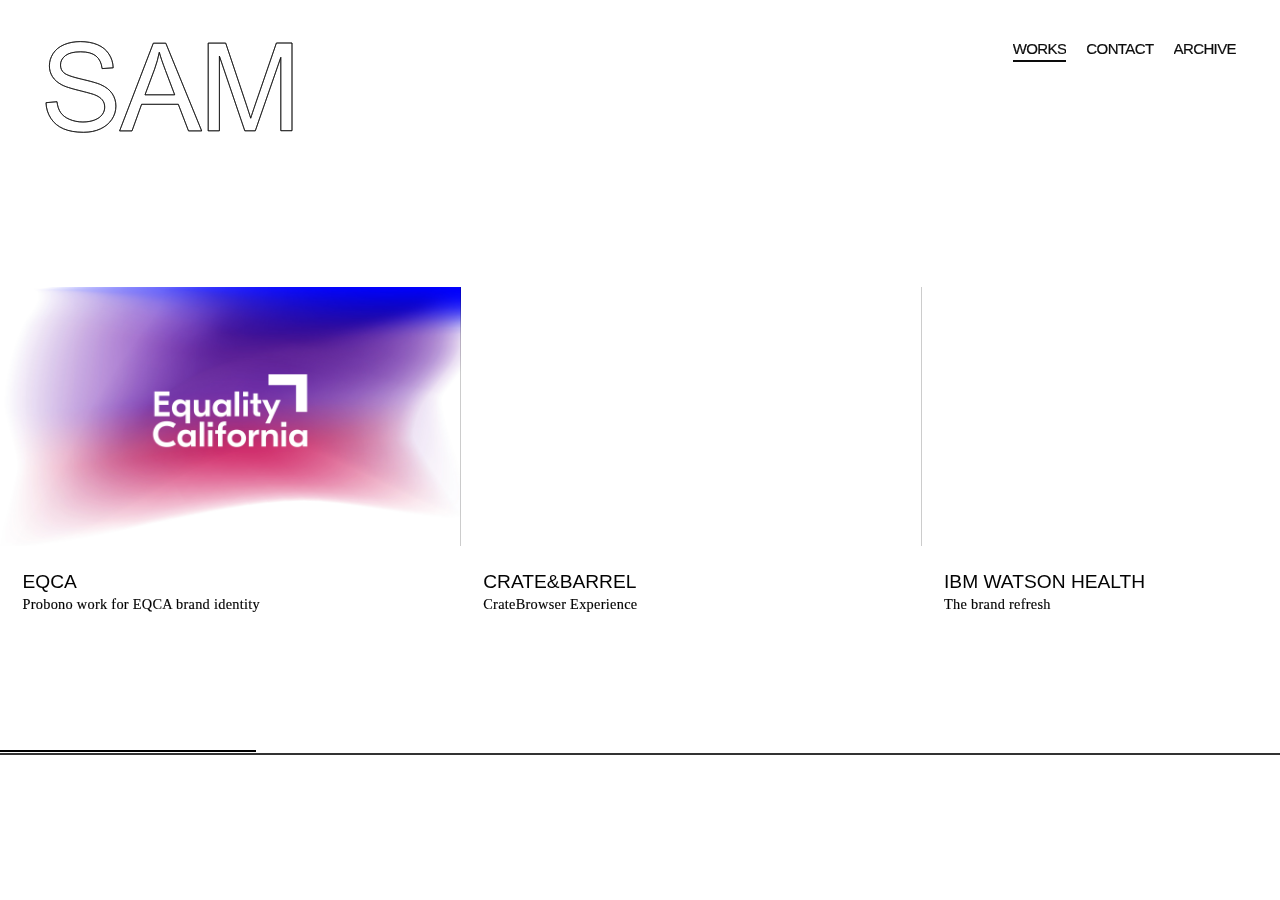
==== index.html @ 75b09e77 "!" ====
<!DOCTYPE html>
<html lang="en-US" prefix="og: http://ogp.me/ns#">

<head>
    <meta charset="UTF-8" />
    <title>Sam Song</title>
    <meta name="description" content="antoni is the European lead agency for the car division of Mercedes-Benz. In Berlin-Mitte specialists from all communication disciplines are working on integrated campaigns for the Stuttgart-based car manufacturer.">
    <meta http-equiv="Content-Type" content="text/html; charset=UTF-8" />
    <meta http-equiv="X-UA-Compatible" content="IE=edge,chrome=1">
    <link rel="icon" href="favicon.ico">
    <meta name="viewport" content="width=device-width, initial-scale=1.0" />
    <link rel="canonical" href="https://antoni.de/cases/" />
    <meta property="og:locale" content="en_US" />
    <meta property="og:type" content="article" />
    <meta property="og:title" content="cases - Antoni" />
    <meta property="og:url" content="https://antoni.de/cases/" />
    <meta property="og:site_name" content="Antoni" />
    <meta property="article:publisher" content="https://www.facebook.com/antonigmbh/" />
    <meta property="og:image" content="https://antoni.de/wp-content/uploads/2018/01/image_share-1.png" />
    <meta property="og:image:secure_url" content="https://antoni.de/wp-content/uploads/2018/01/image_share-1.png" />
    <meta name="twitter:card" content="summary" />
    <meta name="twitter:title" content="cases - Antoni" />
    <meta name="twitter:image" content="https://antoni.de/wp-content/uploads/2018/01/image_share-1.png" />
    <script type='application/ld+json'>
        {
            "@context": "http:\/\/schema.org",
            "@type": "WebSite",
            "@id": "#website",
            "url": "https:\/\/samuelsong.design\/",
            "name": "Sam Song",
            "potentialAction": {
                "@type": "SearchAction",
                "target": "https:\/\/samuelsong.design\/?s={search_term_string}",
                "query-input": "required name=search_term_string"
            }
        }
    </script>
    <link rel='dns-prefetch' href='//s.w.org' />
    <link rel="alternate" type="application/rss+xml" title="Sam Song &raquo; Feed" href="https://antoni.de/feed/" />
    <link rel='stylesheet' id='stylesheet-css' href='themes/css/style.desktop.css' type='text/css' media='all' />
    <link rel='https://api.w.org/' href='https://antoni.de/wp-json/' />
    <link rel='shortlink' href='https://antoni.de/?p=7' />
    <link rel="alternate" type="application/json+oembed" href="https://antoni.de/wp-json/oembed/1.0/embed?url=https%3A%2F%2Fantoni.de%2Fcases%2F" />
</head>

<body>
    <header class="header">
        <nav class="nav nav--white" role="navigation">
            <a class="nav__logo desktop" href="https://samuelsong.design">
                <svg class="logo-small logo-small-dims">
                    <use xlink:href="#logo-small"></use>
                    <svg viewBox="0 0 250 100" id="logo-small" xmlns="http://www.w3.org/2000/svg" width="100%" height="100%">
                      <path class="st0" d="M2,65.7l11-1c0.5,4.4,1.7,8,3.6,10.8c1.9,2.8,4.8,5.1,8.8,6.8S33.9,85,38.9,85c4.4,0,8.3-0.7,11.7-2
		c3.4-1.3,5.9-3.1,7.6-5.4c1.7-2.3,2.5-4.8,2.5-7.5c0-2.8-0.8-5.2-2.4-7.2s-4.2-3.8-7.9-5.2c-2.4-0.9-7.6-2.3-15.6-4.3
		s-13.7-3.8-16.9-5.5c-4.2-2.2-7.3-4.9-9.4-8.2c-2.1-3.3-3.1-6.9-3.1-10.9c0-4.4,1.3-8.6,3.8-12.4s6.2-6.8,11-8.8s10.2-3,16.1-3
		c6.5,0,12.2,1,17.2,3.1S62.3,13,64.9,17c2.7,4.1,4.1,8.7,4.3,13.8l-11.1,0.8c-0.6-5.5-2.6-9.7-6.1-12.6c-3.5-2.8-8.5-4.2-15.3-4.2
		c-7,0-12.1,1.3-15.4,3.9s-4.8,5.7-4.8,9.3c0,3.2,1.1,5.7,3.4,7.8c2.2,2,8.1,4.1,17.5,6.3s15.9,4,19.4,5.6C62,50,65.8,53,68.2,56.6
		c2.4,3.6,3.7,7.8,3.7,12.5c0,4.7-1.3,9.1-4,13.2c-2.7,4.1-6.5,7.3-11.5,9.6c-5,2.3-10.6,3.4-16.9,3.4c-7.9,0-14.6-1.2-20-3.5
		c-5.4-2.3-9.6-5.8-12.6-10.4S2.2,71.5,2,65.7z"/>
	<path class="st0" d="M75.6,93.9l33.7-87.7h12.5l35.9,87.7h-13.2l-10.2-26.6H97.6L88,93.9H75.6z M101,57.8h29.7l-9.2-24.3
		c-2.8-7.4-4.9-13.4-6.2-18.2c-1.1,5.6-2.7,11.2-4.7,16.8L101,57.8z"/>
	<path class="st0" d="M164.2,93.9V6.1h17.5l20.8,62.1c1.9,5.8,3.3,10.1,4.2,13c1-3.2,2.6-7.9,4.7-14.1l21-61.1H248v87.7h-11.2V20.4
		l-25.5,73.4h-10.5l-25.4-74.7v74.7H164.2z"/>
                    </svg>
                </svg>Sam Song</a>
            <div class="nav__list">
                <ul>
                    <li class="nav__item">
                        <a href="https://antoni.de/cases/" class="link nav__cases nav__case menu-item menu-item-type-post_type menu-item-object-page current-menu-item page_item page-item-7 current_page_item menu-item-36">works</a>
                    </li>
                    <li class="nav__item">
                        <a href="https://antoni.de/contact/" class="link nav__contact menu-item menu-item-type-post_type menu-item-object-page menu-item-39">contact</a>
                    </li>
                    <li class="nav__item">
                        <a href="https://antoni.de/culture/" class="link nav__cools menu-item menu-item-type-post_type menu-item-object-page menu-item-158">Archive</a>
                    </li>
                </ul>
                <span class="tablet">
                    <svg class="close close-dims">
                        <use xlink:href="#close"></use>
                    </svg>
                </span>
                <footer class="footer tablet">
                    <div class="container f">
                        <span class="left"> All rights reserved -
                            <a href="https://antoni.de/impressum/">Impressum / Datenschutz</a>
                        </span>
                        <span class="right"> Join us on
                            <a href="https://www.facebook.com/antonigmbh/" target="_blank">Facebook</a> and
                            <a href="https://vimeo.com/user66718881" target="_blank">Vimeo</a>. </span>
                    </div>
                </footer>
            </div>
            <span class="tablet">
                <svg class="burger burger-dims">
                    <use xlink:href="#burger"></use>
                </svg>
            </span>
        </nav>
    </header>
    <section id="container" role="main">
        <div id="cases" class="cases">
            <h1 class="hidden">cases</h1>
            <div class="container nav-white">
                <div class="slideshow f">
                    <ul class="slideshow__list">
                        <li class="slideshow__item" data-href="https://antoni.de/case/strongerthantime/">
                            <video class="media" poster="themes/uploads/animateEQCA.jpg" muted preload="none" loop draggable="false">
                                <source src="themes/uploads/eqca.webm" type="video/webm">
                                <source src="" type="video/mp4"> </video>
                            <div class="content">
                                <a href=""/eqca/index.html"">
                                    <h2 class="h2">EQCA</h2>
                                </a>
                                <h3 class="p">Probono work for EQCA brand identity</h3>
                            </div>
                        </li>
                        <li class="slideshow__item" data-href="https://antoni.de/case/grow-up/">
                            <video class="media" poster="https://antoni.de/wp-content/uploads/2017/08/1_Grow_up_Stage_Modul_video-640x360-c-default.jpg" muted preload="none" loop draggable="false">
                                <source src="https://antoni.de/wp-content/uploads/2017/08/1_Grow_up_Stage_Modul_video.webm" type="video/webm">
                                <source src="https://antoni.de/wp-content/uploads/2017/08/1_Grow_up_Stage_Modul_video.mp4" type="video/mp4"> </video>
                            <div class="content">
                                <a href="https://antoni.de/case/grow-up/">
                                    <h2 class="h2">Crate&Barrel</h2>
                                </a>
                                <h3 class="p">CrateBrowser Experience</h3>
                            </div>
                        </li>
                        <li class="slideshow__item" data-href="test/index.html">
                            <video class="media" poster="https://antoni.de/wp-content/uploads/2017/10/stage_lion-640x360-c-default.jpg" muted preload="none" loop draggable="false">
                                <source src="https://antoni.de/wp-content/uploads/2017/10/Mercedes_Leon_stage.webm" type="video/webm">
                                <source src="https://antoni.de/wp-content/uploads/2017/10/Mercedes_Leon_stage.mp4" type="video/mp4"> </video>
                            <div class="content">
                                <a href="test/index.html">
                                    <h2 class="h2">IBM Watson Health</h2>
                                </a>
                                <h3 class="p">The brand refresh</h3>
                            </div>
                        </li>
                        <li class="slideshow__item" data-href="testt/index.html">
                            <video class="media" poster="https://antoni.de/wp-content/uploads/2017/10/katjes_stage-1.jpg" muted preload="none" loop draggable="false">
                                <source src="https://antoni.de/wp-content/uploads/2017/10/katjes_stage-1.webm" type="video/webm">
                                <source src="https://antoni.de/wp-content/uploads/2017/10/katjes_stage-1.mp4" type="video/mp4"> </video>
                            <div class="content">
                                <a href="maxar/index.html">
                                    <h2 class="h2">Maxar</h2>
                                </a>
                                <h3 class="p">MDA Corporation Rebrand</h3>
                            </div>
                        </li>
                        <li class="slideshow__item" data-href="https://antoni.de/case/easy-driver/">
                            <video class="media" poster="https://antoni.de/wp-content/uploads/2017/08/posterframe_easy-640x360-c-default.jpg" muted preload="none" loop draggable="false">
                                <source src="https://antoni.de/wp-content/uploads/2017/08/EasyRider_8Sec_L.webm" type="video/webm">
                                <source src="https://antoni.de/wp-content/uploads/2017/08/EasyRider_8Sec_L.mp4" type="video/mp4"> </video>
                            <div class="content">
                                <a href="https://antoni.de/case/easy-driver/">
                                    <h2 class="h2">Climate FieldView</h2>
                                </a>
                                <h3 class="p">Climate FieldView Rebrand</h3>
                            </div>
                        </li>
                    </ul>
                </div>
                <nav class="cases__nav"> </nav>
            </div>
            <span class="main-overlay"></span>
        </div>
    </section>
    <script type='text/javascript' src='themes/js/script.desktop.js'></script>
    <script>
        (function(i, s, o, g, r, a, m) {
            i['GoogleAnalyticsObject'] = r;
            i[r] = i[r] || function() {
                (i[r].q = i[r].q || []).push(arguments)
            }, i[r].l = 1 * new Date();
            a = s.createElement(o),
                m = s.getElementsByTagName(o)[0];
            a.async = 1;
            a.src = g;
            m.parentNode.insertBefore(a, m)
        })(window, document, 'script', '//www.google-analytics.com/analytics.js', 'ga');

        ga('create', 'UA-91106125-1', 'auto');
        ga('send', 'pageview');
    </script>
</body>

</html>
---- themes/css/style.desktop.css ----
html,
body,
div,
span,
applet,
object,
iframe,
h1,
h2,
h3,
h4,
h5,
h6,
p,
blockquote,
pre,
a,
abbr,
acronym,
address,
big,
cite,
code,
del,
dfn,
em,
img,
ins,
kbd,
q,
s,
samp,
small,
strike,
strong,
sub,
sup,
tt,
var,
b,
u,
i,
center,
dl,
dt,
dd,
ol,
ul,
li,
fieldset,
form,
label,
legend,
table,
caption,
tbody,
tfoot,
thead,
tr,
th,
td,
article,
aside,
canvas,
details,
embed,
figure,
figcaption,
footer,
header,
hgroup,
menu,
nav,
output,
ruby,
section,
summary,
time,
mark,
audio,
video {
    margin: 0;
    padding: 0;
    border: 0;
    font-size: 100%;
    font: inherit;
    vertical-align: baseline;
}

article,
aside,
details,
figcaption,
figure,
footer,
header,
hgroup,
menu,
nav,
section {
    display: block
}

body {
    line-height: 1
}

ol,
ul {
    list-style: none
}

blockquote,
q {
    quotes: none
}

blockquote:before,
blockquote:after,
q:before,
q:after {
    content: '';
    content: none
}

table {
    border-collapse: collapse;
    border-spacing: 0
}

.f {
    display: -webkit-box;
    display: -webkit-flex;
    display: -ms-flexbox;
    display: flex
}

.f--center-center {
    -webkit-box-pack: center;
    -webkit-justify-content: center;
    -ms-flex-pack: center;
    justify-content: center;
    -webkit-box-align: center;
    -webkit-align-items: center;
    -ms-flex-align: center;
    align-items: center
}

.f--left-center {
    -webkit-box-pack: start;
    -webkit-justify-content: flex-start;
    -ms-flex-pack: start;
    justify-content: flex-start;
    -webkit-box-align: center;
    -webkit-align-items: center;
    -ms-flex-align: center;
    align-items: center
}

.hidden {
    display: none
}

.arrow-down-dims {
    width: 17px;
    height: 21px
}

.arrow-next-dims {
    width: 20px;
    height: 16px
}

.arrow-prev-dims {
    width: 20px;
    height: 16px
}

.burger-dims {
    width: 43px;
    height: 38px
}

.close-dims {
    width: 43px;
    height: 43px
}

.logo-large-dims {
    width: 253px;
    height: 67px
}

.logo-small-dims {
    width: 250px;
    height: 100px;
}

@font-face {
    font-family: 'antoni-web';
    src: url("../fonts/antoni-roman-web.woff2") format("woff2"), url("../fonts/antoni-roman-web.woff") format("woff");
    font-weight: normal;
    font-style: normal
}

@font-face {
    font-family: 'antoni-web';
    src: url("../fonts/antoni-bold-web.woff2") format("woff2"), url("../fonts/antoni-bold-web.woff") format("woff");
    font-weight: bold;
    font-style: normal
}

.smoothing {
    -moz-osx-font-smoothing: grayscale;
    -webkit-font-smoothing: antialiased;
    -moz-font-smoothing: antialiased;
    -ms-font-smoothing: antialiased;
    font-smoothing: antialiased
}

.container,
.case .section--video .content-wrapper,
.case .section--slideshow-videos .content-wrapper,
.case .section--slideshow-photos .content-wrapper {
    width: calc(100% - 88px);
    margin-left: 44px
}

.r {
    position: relative;
    display: block
}

.r::after {
    content: "";
    display: block
}

.r--16-9::after {
    padding-bottom: 56.25%
}

.r--1-1::after {
    padding-bottom: 100%
}

.r__content {
    position: absolute;
    top: 0;
    left: 0
}

.r__content--width {
    width: 100%
}

.r__content--height {
    height: 100%
}

@media screen and (max-width: 740px) {
    .container,
    .case .section--video .content-wrapper,
    .case .section--slideshow-videos .content-wrapper,
    .case .section--slideshow-photos .content-wrapper {
        width: calc(100% - 44px);
        margin-left: 22px
    }
}

html {
    font-size: 62.5%
}

body {
    font-family: "antoni-web", "Helvetica Neue", Helvetica, Arial, sans-serif;
    color: #000;
    font-size: 1.4rem;
    -moz-osx-font-smoothing: grayscale;
    -webkit-font-smoothing: antialiased;
    -moz-font-smoothing: antialiased;
    -ms-font-smoothing: antialiased;
    font-smoothing: antialiased;
    background: white;
    height: 100vh;
    width: 100%;
    overflow: hidden
}

.loading * {
    cursor: progress !important
}

::-moz-selection {
    background: #222;
    color: #fff
}

::selection {
    background: #222;
    color: #fff
}

::-moz-selection {
    background: #222;
    color: #fff
}

a,
a:visited,
.a {
    color: #999;
    text-decoration: none;
    -webkit-tap-highlight-color: transparent;
    outline: none;
    -webkit-transition: color 2s cubic-bezier(0.26, 1.04, 0.54, 1);
    -o-transition: color 2s cubic-bezier(0.26, 1.04, 0.54, 1);
    transition: color 2s cubic-bezier(0.26, 1.04, 0.54, 1)
}

a:hover,
a:visited:hover,
.a:hover {
    -webkit-transition-duration: 0.4s;
    -o-transition-duration: 0.4s;
    transition-duration: 0.4s;
    color: #f8f9fa
}

a:active,
a:visited:active,
.a:active {
    color: #f8f9fa
}

.p {
    font-size: 15px;
    line-height: 1.1;
    -webkit-text-stroke: 0.15px
}

.p a {
    display: inline-block;
    position: relative
}

.p a::after {
    content: "";
    display: block;
    position: absolute;
    bottom: -3px;
    width: 100%;
    height: 1px;
    background: #a4a4a4;
    -webkit-transition: background 2s cubic-bezier(0.26, 1.04, 0.54, 1);
    -o-transition: background 2s cubic-bezier(0.26, 1.04, 0.54, 1);
    transition: background 2s cubic-bezier(0.26, 1.04, 0.54, 1)
}

.p a:hover::after {
    -webkit-transition-duration: 0.4s;
    -o-transition-duration: 0.4s;
    transition-duration: 0.4s;
    background: #f8f9fa
}

.h1,
.h2,
.h3,
.h4 {
    text-rendering: optimizelegibility
}

.h1 {
    font-size: 13vw;
    margin-left: -0.4vw;
    font-weight: bold;
    line-height: 0
}

.h1 .word {
    display: inline-block;
    overflow: hidden;
    padding-right: 0.05em;
    line-height: 1.08;
    margin-top: -1.5625vw
}

.h1 .word:after {
    content: "";
    display: block
}

.h1 .tx {
    display: block
}

.scrollable {
    top: 0;
    left: 0;
    z-index: 1;
    width: 100%;
    overflow: hidden
}

.container,
.case .section--video .content-wrapper,
.case .section--slideshow-videos .content-wrapper,
.case .section--slideshow-photos .content-wrapper {
    -webkit-box-sizing: border-box;
    box-sizing: border-box
}

.main-overlay {
    position: fixed;
    z-index: 50;
    top: 0;
    left: -100%;
    width: 100%;
    height: 100%;
    background: #000
}

.head {
    overflow: hidden;
    position: relative;
    display: table;
    width: 100%;
    height: 100vh
}

.head .background {
    overflow: hidden;
    position: absolute;
    top: 0;
    bottom: 0;
    left: 0;
    right: 0;
    display: block
}

.head .background video {
    -o-object-fit: cover;
    object-fit: cover;
    position: absolute;
    top: 0;
    left: 0;
    width: 100%;
    height: 100%
}

.head .background video::-webkit-media-controls-panel,
.head .background video::-webkit-media-controls-start-playback-button {
    display: none !important;
    -webkit-appearance: none
}

.head h1 {
    z-index: 10;
    color: #fff;
    font-weight: bold;
    text-align: center;
    font-family: "antoni-web", "Helvetica Neue", Helvetica, Arial, sans-serif;
    font-size: 180px;
    font-size: 14.0625vw;
    letter-spacing: -0.02em;
    position: relative;
    display: table-cell;
    vertical-align: middle
}

@media screen and (max-width: 740px) {
    .head h1 {
        font-size: 110px;
        font-size: 14.86486vw
    }
}

.head .arrow-down {
    cursor: pointer;
    position: absolute;
    z-index: 10;
    bottom: 44px;
    right: 44px
}

@media screen and (max-width: 740px) {
    .head .arrow-down {
        bottom: 132px;
        bottom: 17.83784vw;
        right: 44px;
        right: 5.94595vw;
        width: 17px;
        width: 2.2973vw;
        height: 21px;
        height: 2.83784vw
    }
}

#container>div {
    visibility: hidden
}

#container>div.shown {
    z-index: 2;
    visibility: inherit
}

@media screen and (max-width: 740px) {
    .no-mobile {
        display: none
    }
}

@media screen and (min-width: 741px) {
    .mobile {
        display: none
    }
}

@media screen and (min-width: 1025px) {
    .tablet {
        display: none
    }
}

@media screen and (max-width: 1024px) {
    .desktop {
        display: none !important
    }
    .p {
        font-size: 13px
    }
}

.link {
    -webkit-tap-highlight-color: transparent;
    font-size: 15px;
    letter-spacing: 0.025em;
    position: relative;
    overflow: hidden;
    -webkit-text-stroke: 0.20px;
    z-index: 1;
    line-height: 1.8;
    display: block;
    -webkit-user-select: none;
    -moz-user-select: none;
    -ms-user-select: none;
    user-select: none;
    cursor: pointer
}

.link::after {
    content: "";
    display: block;
    width: 100%;
    height: 2px;
    position: absolute;
    z-index: 0;
    bottom: 0;
    background: #fff;
    -webkit-transform: translate3d(-102%, 0, 0);
    transform: translate3d(-102%, 0, 0);
    -webkit-transition: -webkit-transform 0.8s cubic-bezier(0.77, 0, 0.175, 1);
    transition: -webkit-transform 0.8s cubic-bezier(0.77, 0, 0.175, 1);
    -o-transition: transform 0.8s cubic-bezier(0.77, 0, 0.175, 1);
    transition: transform 0.8s cubic-bezier(0.77, 0, 0.175, 1);
    transition: transform 0.8s cubic-bezier(0.77, 0, 0.175, 1), -webkit-transform 0.8s cubic-bezier(0.77, 0, 0.175, 1)
}

.link:hover::after,
.link.active::after {
    -webkit-transition: background 0.3s cubic-bezier(0.26, 1.04, 0.54, 1), -webkit-transform 1.2s cubic-bezier(0.16, 1.08, 0.38, 0.98);
    transition: background 0.3s cubic-bezier(0.26, 1.04, 0.54, 1), -webkit-transform 1.2s cubic-bezier(0.16, 1.08, 0.38, 0.98);
    -o-transition: transform 1.2s cubic-bezier(0.16, 1.08, 0.38, 0.98), background 0.3s cubic-bezier(0.26, 1.04, 0.54, 1);
    transition: transform 1.2s cubic-bezier(0.16, 1.08, 0.38, 0.98), background 0.3s cubic-bezier(0.26, 1.04, 0.54, 1);
    transition: transform 1.2s cubic-bezier(0.16, 1.08, 0.38, 0.98), background 0.3s cubic-bezier(0.26, 1.04, 0.54, 1), -webkit-transform 1.2s cubic-bezier(0.16, 1.08, 0.38, 0.98);
    -webkit-transform: translate3d(0, 0, 0);
    transform: translate3d(0, 0, 0)
}

.btn {
    -webkit-tap-highlight-color: transparent
}

.videoplayer-overlay {
    position: absolute;
    background: #000;
    z-index: 2;
    top: 0;
    right: 0;
    bottom: 0;
    left: 0;
    -webkit-transition: opacity 0.5s cubic-bezier(0.16, 1.08, 0.38, 0.98);
    -o-transition: opacity 0.5s cubic-bezier(0.16, 1.08, 0.38, 0.98);
    transition: opacity 0.5s cubic-bezier(0.16, 1.08, 0.38, 0.98);
    -webkit-box-align: center;
    -webkit-align-items: center;
    -ms-flex-align: center;
    align-items: center
}

.videoplayer .overlay__toggle-play {
    width: 25%;
    height: 25%;
    max-height: 100px;
    position: absolute;
    z-index: 1;
    top: 50%;
    left: 50%;
    -webkit-transform: translate(-50%, -50%);
    -ms-transform: translate(-50%, -50%);
    transform: translate(-50%, -50%);
    background: transparent;
    border: 0;
    outline: 0;
    -webkit-transition: opacity 0.5s cubic-bezier(0.16, 1.08, 0.38, 0.98);
    -o-transition: opacity 0.5s cubic-bezier(0.16, 1.08, 0.38, 0.98);
    transition: opacity 0.5s cubic-bezier(0.16, 1.08, 0.38, 0.98)
}

.videoplayer .overlay__toggle-play svg {
    max-width: 100%;
    max-height: 100%
}

.videoplayer .overlay__toggle-play--small {
    opacity: 0
}

.videoplayer-overlay .overlay__toggle-play {
    pointer-events: none
}

.videoplayer.has-overlay .videoplayer-overlay .overlay__toggle-play {
    pointer-events: auto
}

@media screen and (max-width: 1024px) {
    .btn-play,
    .btn-more {
        margin-top: 4.05405vw;
        margin-left: 12.69031%;
        width: 50px;
        bottom: 0
    }
    .btn-play {
        left: 0
    }
    .btn-more {
        position: absolute;
        left: 50px;
        margin-left: 12.69031%
    }
}

@media screen and (max-width: 740px) {
    .videoplayer-overlay {
        -webkit-box-align: start;
        -webkit-align-items: flex-start;
        -ms-flex-align: start;
        align-items: flex-start
    }
    .content-wrapper {
        height: calc(100% - 44px);
        top: 22px
    }
    .btn-play,
    .btn-more {
        position: absolute
    }
    .btn-play {
        margin: 0
    }
    .btn-more {
        margin-left: 22px
    }
}

.videoplayer-controls {
    visibility: visible;
    opacity: 0;
    position: absolute;
    z-index: 2147483646;
    bottom: 0;
    right: 0;
    left: 0;
    width: 100%;
    height: 45px;
    white-space: nowrap;
    -webkit-transition: opacity ease .25s;
    -o-transition: opacity ease .25s;
    transition: opacity ease .25s;
    cursor: auto
}

.videoplayer-controls .container,
.videoplayer-controls .case .section--video .content-wrapper,
.case .section--video .videoplayer-controls .content-wrapper,
.videoplayer-controls .case .section--slideshow-videos .content-wrapper,
.case .section--slideshow-videos .videoplayer-controls .content-wrapper,
.videoplayer-controls .case .section--slideshow-photos .content-wrapper,
.case .section--slideshow-photos .videoplayer-controls .content-wrapper {
    display: -webkit-box;
    display: -webkit-flex;
    display: -ms-flexbox;
    display: flex;
    -webkit-box-align: center;
    -webkit-align-items: center;
    -ms-flex-align: center;
    align-items: center
}

.videoplayer-controls.touch-device .controls__toggle-fullscreen {
    margin-left: 20px
}

.videoplayer-controls div[class^="controls__"] {
    cursor: pointer
}

.videoplayer-controls div[class^="controls__"].grabbing {
    cursor: -webkit-grabbing;
    cursor: grabbing
}

.videoplayer-controls button {
    position: relative;
    display: block;
    background: transparent;
    border: 0;
    margin: 0;
    padding: 0;
    width: 25px;
    height: 25px;
    outline: 0;
    cursor: pointer
}

.videoplayer-controls .controls-icon {
    max-width: 100%;
    max-height: 100%;
    display: block;
    position: absolute;
    left: 50%;
    top: 50%;
    -webkit-transform: translate(-50%, -50%);
    -ms-transform: translate(-50%, -50%);
    transform: translate(-50%, -50%)
}

.videoplayer-controls .icon-play {
    width: 7px;
    margin: 0 1px
}

.videoplayer-controls .icon-pause {
    width: 9px
}

.videoplayer-controls .icon-prev,
.videoplayer-controls .icon-next {
    width: 14px
}

.videoplayer-controls .controls__progress-bar {
    position: relative;
    -webkit-box-sizing: border-box;
    box-sizing: border-box;
    padding: 12px 0;
    height: 1px
}

.videoplayer-controls .controls__progress-bar .progress-bar,
.videoplayer-controls .controls__progress-bar .buffer-bar,
.videoplayer-controls .controls__progress-bar .background {
    position: absolute;
    top: 10px;
    left: 0;
    width: 100%;
    height: 3px;
    -webkit-transform-origin: left;
    -ms-transform-origin: left;
    transform-origin: left
}

.videoplayer-controls .controls__progress-bar .progress-bar {
    z-index: 3;
    background: #fff
}

.videoplayer-controls .controls__progress-bar .buffer-bar {
    z-index: 2;
    background: rgba(255, 255, 255, 0.5);
    -webkit-transform: scaleX(0.0001);
    -ms-transform: scaleX(0.0001);
    transform: scaleX(0.0001);
    -webkit-transition: -webkit-transform ease-in-out .15s;
    transition: -webkit-transform ease-in-out .15s;
    -o-transition: transform ease-in-out .15s;
    transition: transform ease-in-out .15s;
    transition: transform ease-in-out .15s, -webkit-transform ease-in-out .15s
}

.videoplayer-controls .controls__progress-bar .background {
    background: rgba(255, 255, 255, 0.2)
}

.videoplayer-controls .controls__mute {
    margin-right: 10px
}

.videoplayer-controls .controls__mute button {
    padding: 2px
}

.videoplayer-controls .controls__toggle-fullscreen,
.videoplayer-controls .controls__mute {
    height: 25px;
    display: inline-block
}

video::-webkit-media-controls-enclosure {
    display: none !important
}

@media screen and (max-width: 740px) {
    .videoplayer-controls .controls__mute {
        display: none
    }
}

.videoplayer {
    position: relative;
    width: 100%;
    height: 100%;
    background: #000;
    -webkit-box-sizing: content-box;
    box-sizing: content-box;
    cursor: url(../img/cursor-play.cur), pointer;
    cursor: url(../img/cursor-play.svg) 27 27, pointer
}

.videoplayer.playing {
    cursor: url(../img/cursor-pause.cur), pointer;
    cursor: url(../img/cursor-pause.svg) 27 27, pointer
}

.videoplayer.has-overlay .videoplayer-controls {
    visibility: hidden;
    pointer-events: none
}

.videoplayer.native-videoplayer .native-videoplayer__video {
    position: absolute;
    width: 100%;
    top: 50%;
    left: 50%;
    -webkit-transform: translate(-50%, -50%);
    -ms-transform: translate(-50%, -50%);
    transform: translate(-50%, -50%)
}

.videoplayer.native-videoplayer .native-videoplayer__video::-webkit-media-controls-panel {
    display: none !important;
    -webkit-appearance: none;
    background-color: lime
}

.videoplayer--solo .controls__prev,
.videoplayer--solo .controls__next,
.videoplayer--solo .btn-more {
    display: none
}

.videoplayer--solo .videoplayer-controls.native-videoplayer__controls .controls__toggle-play {
    margin: 0
}

.videoplayer-controls.native-videoplayer__controls.touch-device .controls__progress-bar {
    -webkit-tap-highlight-color: transparent
}

.videoplayer-controls.native-videoplayer__controls .controls__progress-bar {
    width: 74.61937%;
    margin: 0 1.52251%
}

.videoplayer-controls.native-videoplayer__controls .controls__toggle-play {
    margin: 0 5px;
    padding: 0 10px
}

.videoplayer-controls.native-videoplayer__controls .btns {
    width: 11.1678%;
    font-size: 0
}

.videoplayer-controls.native-videoplayer__controls .btns:first-child {
    display: -webkit-box;
    display: -webkit-flex;
    display: -ms-flexbox;
    display: flex;
    -webkit-box-align: center;
    -webkit-align-items: center;
    -ms-flex-align: center;
    align-items: center
}

.videoplayer-controls.native-videoplayer__controls .btns:last-child {
    text-align: right
}

@media screen and (max-width: 740px) {
    .videoplayer.native-videoplayer .native-videoplayer__video {
        height: 100%
    }
    .videoplayer-controls.native-videoplayer__controls .btns:first-child {
        width: 17.51296%
    }
    .videoplayer-controls.native-videoplayer__controls .controls__progress-bar {
        width: 68.27422%
    }
}

@media screen and (max-width: 415px) {
    .videoplayer-controls.native-videoplayer__controls .btns:first-child {
        width: 23.85812%
    }
    .videoplayer-controls.native-videoplayer__controls .controls__progress-bar {
        width: 61.92906%
    }
}

:-webkit-full-screen-ancestor body,
:-webkit-full-screen body {
    padding: 0 !important;
    margin: 0 !important;
    width: 100vw !important;
    height: 100vh !important;
    max-width: 100% !important
}

:-moz-full-screen-ancestor body,
:-moz-full-screen body {
    padding: 0 !important;
    margin: 0 !important;
    width: 100vw !important;
    height: 100vh !important;
    max-width: 100% !important
}

:-ms-fullscreen-ancestor body,
:-ms-fullscreen body {
    padding: 0 !important;
    margin: 0 !important;
    width: 100vw !important;
    height: 100vh !important;
    max-width: 100% !important
}

:fullscreen-ancestor body,
:fullscreen body {
    padding: 0 !important;
    margin: 0 !important;
    width: 100vw !important;
    height: 100vh !important;
    max-width: 100% !important
}

:-webkit-full-screen-ancestor .videoplayer,
:-webkit-full-screen .videoplayer {
    position: relative !important;
    width: 100vw !important;
    height: 100vh !important;
    margin: 0 !important;
    padding: 0 !important;
    z-index: 0
}

:-moz-full-screen-ancestor .videoplayer,
:-moz-full-screen .videoplayer {
    position: relative !important;
    width: 100vw !important;
    height: 100vh !important;
    margin: 0 !important;
    padding: 0 !important;
    z-index: 0
}

:-ms-fullscreen-ancestor .videoplayer,
:-ms-fullscreen .videoplayer {
    position: relative !important;
    width: 100vw !important;
    height: 100vh !important;
    margin: 0 !important;
    padding: 0 !important;
    z-index: 0
}

:fullscreen-ancestor .videoplayer,
:fullscreen .videoplayer {
    position: relative !important;
    width: 100vw !important;
    height: 100vh !important;
    margin: 0 !important;
    padding: 0 !important;
    z-index: 0
}

:-webkit-full-screen-ancestor .video-wrapper,
:-webkit-full-screen .video-wrapper {
    position: inherit;
    background: black
}

:-moz-full-screen-ancestor .video-wrapper,
:-moz-full-screen .video-wrapper {
    position: inherit;
    background: black
}

:-ms-fullscreen-ancestor .video-wrapper,
:-ms-fullscreen .video-wrapper {
    position: inherit;
    background: black
}

:fullscreen-ancestor .video-wrapper,
:fullscreen .video-wrapper {
    position: inherit;
    background: black
}

:-webkit-full-screen-ancestor .videoplayer-overlay,
:-webkit-full-screen .videoplayer-overlay {
    background: red;
    display: block;
    opacity: 0 !important;
    position: fixed !important
}

:-moz-full-screen-ancestor .videoplayer-overlay,
:-moz-full-screen .videoplayer-overlay {
    background: red;
    display: block;
    opacity: 0 !important;
    position: fixed !important
}

:-ms-fullscreen-ancestor .videoplayer-overlay,
:-ms-fullscreen .videoplayer-overlay {
    background: red;
    display: block;
    opacity: 0 !important;
    position: fixed !important
}

:fullscreen-ancestor .videoplayer-overlay,
:fullscreen .videoplayer-overlay {
    background: red;
    display: block;
    opacity: 0 !important;
    position: fixed !important
}

:-webkit-full-screen-ancestor .videoplayer-controls,
:-webkit-full-screen .videoplayer-controls {
    position: fixed !important;
    bottom: 5% !important
}

:-moz-full-screen-ancestor .videoplayer-controls,
:-moz-full-screen .videoplayer-controls {
    position: fixed !important;
    bottom: 5% !important
}

:-ms-fullscreen-ancestor .videoplayer-controls,
:-ms-fullscreen .videoplayer-controls {
    position: fixed !important;
    bottom: 5% !important
}

:fullscreen-ancestor .videoplayer-controls,
:fullscreen .videoplayer-controls {
    position: fixed !important;
    bottom: 5% !important
}

.slideshow {
    top: 0;
    left: 0;
    width: 100%;
    -webkit-user-select: none;
    -moz-user-select: none;
    -ms-user-select: none;
    user-select: none;
    -webkit-tap-highlight-color: transparent
}

.slideshow .btn--prev,
.slideshow .btn--next {
    position: absolute;
    z-index: 2;
    top: 0;
    height: 100%;
    width: calc(50% + 44px)
}

.slideshow .btn--prev {
    left: -44px;
    cursor: url(../img/cursor-prev.cur), pointer;
    cursor: url(../img/cursor-prev.svg) 27 27, pointer
}

.slideshow .btn--next {
    right: -44px;
    cursor: url(../img/cursor-next.cur), pointer;
    cursor: url(../img/cursor-next.svg) 27 27, pointer
}

.slideshow__list {
    z-index: 1;
    height: 100%;
    white-space: nowrap;
    font-size: 0;
    -ms-touch-action: pan-y;
    touch-action: pan-y
}

.slideshow__item {
    position: relative;
    z-index: 1;
    display: inline-block;
    vertical-align: top;
    color: #fff;
    white-space: normal
}

.slideshow__item .media {
    position: absolute;
    z-index: 0;
    top: 0;
    left: 0
}

.slideshow__item.current {
    z-index: 0
}

.slideshow--fullwidth .slideshow__list {
    position: absolute;
    top: 0;
    left: -44px
}

.slideshow--fullwidth .slideshow__item {
    position: relative;
    width: calc(100vw - 88px);
    height: 100%;
    overflow: hidden
}

.slideshow--fullwidth .slideshow__item img {
    position: absolute;
    top: 0;
    left: 0;
    width: 100%
}

.slideshow--fullwidth .slideshow__item:last-child {
    width: 100vw
}

.slideshow--fullwidth .slideshow__item:last-child img {
    top: 50%;
    -webkit-transform: translateY(-50%);
    -ms-transform: translateY(-50%);
    transform: translateY(-50%)
}

.slideshow--fullscreen {
    position: absolute;
    height: 100%
}

.slideshow--fullscreen .slideshow__list {
    position: absolute
}

.slideshow--fullscreen .slideshow__item {
    width: 100vw;
    height: 100%
}

.slideshow--fullscreen .slideshow__item .container,
.slideshow--fullscreen .slideshow__item .case .section--video .content-wrapper,
.case .section--video .slideshow--fullscreen .slideshow__item .content-wrapper,
.slideshow--fullscreen .slideshow__item .case .section--slideshow-videos .content-wrapper,
.case .section--slideshow-videos .slideshow--fullscreen .slideshow__item .content-wrapper,
.slideshow--fullscreen .slideshow__item .case .section--slideshow-photos .content-wrapper,
.case .section--slideshow-photos .slideshow--fullscreen .slideshow__item .content-wrapper {
    position: relative;
    height: 100%
}

.slideshow--video-fullscreen {
    width: 100%
}

.slideshow--video-fullscreen .slideshow__list {
    position: absolute;
    top: 0;
    left: 0
}

.slideshow--video-fullscreen .slideshow__item {
    position: relative;
    width: 100vw;
    height: 100%
}

@media screen and (max-width: 740px) {
    .slideshow__item .container,
    .slideshow__item .case .section--video .content-wrapper,
    .case .section--video .slideshow__item .content-wrapper,
    .slideshow__item .case .section--slideshow-videos .content-wrapper,
    .case .section--slideshow-videos .slideshow__item .content-wrapper,
    .slideshow__item .case .section--slideshow-photos .content-wrapper,
    .case .section--slideshow-photos .slideshow__item .content-wrapper {
        -webkit-box-align: center;
        -webkit-align-items: center;
        -ms-flex-align: center;
        align-items: center;
        text-align: center
    }
    .slideshow__item .container>div,
    .slideshow__item .case .section--video .content-wrapper>div,
    .case .section--video .slideshow__item .content-wrapper>div,
    .slideshow__item .case .section--slideshow-videos .content-wrapper>div,
    .case .section--slideshow-videos .slideshow__item .content-wrapper>div,
    .slideshow__item .case .section--slideshow-photos .content-wrapper>div,
    .case .section--slideshow-photos .slideshow__item .content-wrapper>div {
        margin-left: 0
    }
    .slideshow__item .h1 {
        margin-bottom: 10px
    }
    .slideshow__item .h1 br {
        display: none
    }
    .slideshow--fullwidth .slideshow__list {
        left: -22px
    }
    .slideshow--fullwidth .slideshow__item {
        width: calc(100vw - 44px)
    }
    .slideshow--fullwidth .slideshow__item:last-child {
        width: 100vw
    }
    .slideshow--video-fullscreen .container,
    .slideshow--video-fullscreen .case .section--video .content-wrapper,
    .case .section--video .slideshow--video-fullscreen .content-wrapper,
    .slideshow--video-fullscreen .case .section--slideshow-videos .content-wrapper,
    .case .section--slideshow-videos .slideshow--video-fullscreen .content-wrapper,
    .slideshow--video-fullscreen .case .section--slideshow-photos .content-wrapper,
    .case .section--slideshow-photos .slideshow--video-fullscreen .content-wrapper {
        text-align: left
    }
}

.scrollbar {
    position: fixed;
    z-index: 50;
    right: 8px;
    top: 8px;
    width: 8px;
    height: calc(100% - 16px)
}

.scrollbar__thumb {
    display: block;
    height: 70px;
    width: 100%;
    background: #ccc;
    border-radius: 8px;
    position: relative;
    opacity: 0;
    -webkit-transition: background-color 0.2s cubic-bezier(0.4, 0.8, 0.74, 1), opacity 1s cubic-bezier(0.26, 1.04, 0.54, 1);
    -o-transition: background-color 0.2s cubic-bezier(0.4, 0.8, 0.74, 1), opacity 1s cubic-bezier(0.26, 1.04, 0.54, 1);
    transition: background-color 0.2s cubic-bezier(0.4, 0.8, 0.74, 1), opacity 1s cubic-bezier(0.26, 1.04, 0.54, 1)
}

.scrollbar__thumb:hover,
.scrollbar__thumb:active {
    -webkit-transition: background-color 0.2s cubic-bezier(0.4, 0.8, 0.74, 1), opacity 0.2s cubic-bezier(0.4, 0.8, 0.74, 1);
    -o-transition: background-color 0.2s cubic-bezier(0.4, 0.8, 0.74, 1), opacity 0.2s cubic-bezier(0.4, 0.8, 0.74, 1);
    transition: background-color 0.2s cubic-bezier(0.4, 0.8, 0.74, 1), opacity 0.2s cubic-bezier(0.4, 0.8, 0.74, 1);
    background-color: #b3b3b3;
    opacity: 0.9
}

.scrollbar__thumb:after {
    content: "";
    position: absolute;
    display: block;
    width: 200%;
    height: 100%;
    left: 50%;
    margin-left: -100%
}

.scrollbar__thumb.hidden {
    display: none
}

@media screen and (max-width: 740px) {
    .scrollbar {
        width: 4px
    }
}

.header {
    width: 100%
}

.nav {
    width: 100%
}

.nav__logo {
    position: fixed;
    z-index: 100;
    top: 40px;
    left: 0;
    margin: -3px 0 0 44px;
    font-size: 0;
    opacity: 0;
    visibility: hidden;
}

.nav__logo>.logo-small {
    -webkit-transition: fill 0.3s cubic-bezier(0.26, 1.04, 0.54, 1);
    -o-transition: fill 0.3s cubic-bezier(0.26, 1.04, 0.54, 1);
    transition: fill 0.3s cubic-bezier(0.26, 1.04, 0.54, 1)
}

.nav__list {
    position: fixed;
    z-index: 100;
    top: 35px;
    right: 0;
    margin-right: 44px;
    height: 0
}

.nav__item {
    float: left;
    margin-left: 20px;
    opacity: 0;
    visibility: hidden
}

.nav__item .link {
    -webkit-transition: color 0.3s cubic-bezier(0.26, 1.04, 0.54, 1);
    -o-transition: color 0.3s cubic-bezier(0.26, 1.04, 0.54, 1);
    transition: color 0.3s cubic-bezier(0.26, 1.04, 0.54, 1)
}

.nav--white>.nav__logo>.logo-small {
    stroke: #030303;
    stroke-width: .7;
    fill: none;
}

.nav--white .nav__item .link {
    color: #030303;
    text-transform: uppercase;
    letter-spacing: -.04em;
}

.nav--white .nav__item .link::after {
    background: #030303
}

.nav--white .burger {
    fill: #030303
}

.nav--black>.nav__logo>.logo-small {
    fill: #fff
}

.nav--black .nav__item .link {
    color: #fff;
    text-transform: uppercase;
    letter-spacing: -.04em;
}

.nav--black .nav__item .link::after {
    background: #fff
}

.nav--black .burger {
    fill: #fff
}

@media screen and (max-width: 1024px) {
    .nav__logo {
        top: 44px;
        margin-left: 44px;
        position: absolute;
        opacity: 1;
        visibility: inherit
    }
    .nav__logo--white {
        fill: #fff
    }
    .nav__list {
        position: fixed;
        z-index: 101;
        background: #fff;
        top: 0;
        right: -100%;
        width: 100%;
        height: 100%;
        margin-right: 0;
        -webkit-transition: -webkit-transform 0.8s cubic-bezier(0.77, 0, 0.175, 1);
        transition: -webkit-transform 0.8s cubic-bezier(0.77, 0, 0.175, 1);
        -o-transition: transform 0.8s cubic-bezier(0.77, 0, 0.175, 1);
        transition: transform 0.8s cubic-bezier(0.77, 0, 0.175, 1);
        transition: transform 0.8s cubic-bezier(0.77, 0, 0.175, 1), -webkit-transform 0.8s cubic-bezier(0.77, 0, 0.175, 1)
    }
    .nav__list ul {
        display: -webkit-box;
        display: -webkit-flex;
        display: -ms-flexbox;
        display: flex;
        -webkit-box-orient: vertical;
        -webkit-box-direction: normal;
        -webkit-flex-direction: column;
        -ms-flex-direction: column;
        flex-direction: column;
        -webkit-box-pack: center;
        -webkit-justify-content: center;
        -ms-flex-pack: center;
        justify-content: center;
        height: 100%;
        -webkit-box-align: left;
        -webkit-align-items: left;
        -ms-flex-align: left;
        align-items: left
    }
    .nav__list .footer {
        position: absolute;
        bottom: 44px;
        background: none;
        text-align: left
    }
    .nav__list .footer .f {
        padding: 0
    }
    .nav__list.active {
        -webkit-transform: translate3d(calc(-100% + 175px), 0, 0);
        transform: translate3d(calc(-100% + 175px), 0, 0);
        -webkit-transition: -webkit-transform 1.2s cubic-bezier(0.16, 1.08, 0.38, 0.98);
        transition: -webkit-transform 1.2s cubic-bezier(0.16, 1.08, 0.38, 0.98);
        -o-transition: transform 1.2s cubic-bezier(0.16, 1.08, 0.38, 0.98);
        transition: transform 1.2s cubic-bezier(0.16, 1.08, 0.38, 0.98);
        transition: transform 1.2s cubic-bezier(0.16, 1.08, 0.38, 0.98), -webkit-transform 1.2s cubic-bezier(0.16, 1.08, 0.38, 0.98)
    }
    .nav__item {
        margin-top: 5px;
        margin-bottom: 5px;
        margin-left: 44px;
        float: none;
        opacity: 1 !important;
        visibility: inherit !important;
        -webkit-transform: none !important;
        -ms-transform: none !important;
        transform: none !important
    }
    .nav__item a {
        display: block;
        color: #000 !important;
        font-size: 33px;
        font-weight: bold;
        letter-spacing: 0;
        line-height: 1.4
    }
    .burger,
    .close {
        z-index: 100;
        top: 34px;
        padding: 20px;
        -webkit-transition: fill 0.3s cubic-bezier(0.26, 1.04, 0.54, 1);
        -o-transition: fill 0.3s cubic-bezier(0.26, 1.04, 0.54, 1);
        transition: fill 0.3s cubic-bezier(0.26, 1.04, 0.54, 1);
        -webkit-transform: scale(0.5);
        -ms-transform: scale(0.5);
        transform: scale(0.5);
        -webkit-transform-origin: top right;
        -ms-transform-origin: top right;
        transform-origin: top right
    }
    .burger {
        position: fixed;
        right: 34px
    }
    .close {
        position: absolute;
        right: 199px
    }
}

@media screen and (max-width: 740px) {
    .nav__logo {
        top: 22px;
        margin-left: 22px
    }
    .nav__logo .logo-small-dims {
        width: 75px;
        height: 20px
    }
    .nav__list.active {
        -webkit-transform: translate3d(-100%, 0, 0);
        transform: translate3d(-100%, 0, 0);
        -webkit-transition: -webkit-transform 1s cubic-bezier(0.16, 1.08, 0.38, 0.98);
        transition: -webkit-transform 1s cubic-bezier(0.16, 1.08, 0.38, 0.98);
        -o-transition: transform 1s cubic-bezier(0.16, 1.08, 0.38, 0.98);
        transition: transform 1s cubic-bezier(0.16, 1.08, 0.38, 0.98);
        transition: transform 1s cubic-bezier(0.16, 1.08, 0.38, 0.98), -webkit-transform 1s cubic-bezier(0.16, 1.08, 0.38, 0.98)
    }
    .nav__item {
        margin-left: 22px
    }
    .nav__item.desktop {
        opacity: 0 !important;
        visibility: hidden !important
    }
    .burger-dims {
        width: 36px;
        height: 34px
    }
    .burger,
    .close {
        top: 12px;
        right: 12px
    }
}

@media screen and (max-height: 415px) {
    .nav__item {
        margin-top: 0;
        margin-bottom: 0
    }
    .nav .container,
    .nav .case .section--video .content-wrapper,
    .case .section--video .nav .content-wrapper,
    .nav .case .section--slideshow-videos .content-wrapper,
    .case .section--slideshow-videos .nav .content-wrapper,
    .nav .case .section--slideshow-photos .content-wrapper,
    .case .section--slideshow-photos .nav .content-wrapper {
        display: none
    }
}

.footer {
    background: #fff;
    margin-top: -1px
}

.footer .container,
.footer .case .section--video .content-wrapper,
.case .section--video .footer .content-wrapper,
.footer .case .section--slideshow-videos .content-wrapper,
.case .section--slideshow-videos .footer .content-wrapper,
.footer .case .section--slideshow-photos .content-wrapper,
.case .section--slideshow-photos .footer .content-wrapper {
    padding: 44px 0;
    -webkit-box-pack: justify;
    -webkit-justify-content: space-between;
    -ms-flex-pack: justify;
    justify-content: space-between
}

.footer .left a,
.footer .right a {
    display: inline-block;
    position: relative;
    color: #4a4a4a
}

.footer .left a::after,
.footer .right a::after {
    content: '';
    position: absolute;
    left: 0;
    right: 0;
    bottom: -1px;
    display: block;
    height: 1px;
    width: 100%;
    background: #4a4a4a;
    -webkit-transform-origin: right center;
    -ms-transform-origin: right center;
    transform-origin: right center;
    -webkit-transition: -webkit-transform 0.8s cubic-bezier(0.9, 0, 0.1, 1);
    transition: -webkit-transform 0.8s cubic-bezier(0.9, 0, 0.1, 1);
    -o-transition: transform 0.8s cubic-bezier(0.9, 0, 0.1, 1);
    transition: transform 0.8s cubic-bezier(0.9, 0, 0.1, 1);
    transition: transform 0.8s cubic-bezier(0.9, 0, 0.1, 1), -webkit-transform 0.8s cubic-bezier(0.9, 0, 0.1, 1);
    -webkit-transform: scaleX(1);
    -ms-transform: scaleX(1);
    transform: scaleX(1);
    -webkit-transform-origin: left center;
    -ms-transform-origin: left center;
    transform-origin: left center
}

.footer .left a:hover::after,
.footer .right a:hover::after {
    -webkit-transform: scaleX(0.00001);
    -ms-transform: scaleX(0.00001);
    transform: scaleX(0.00001);
    -webkit-transform-origin: right center;
    -ms-transform-origin: right center;
    transform-origin: right center
}

.footer .left {
    color: #000;
    font-size: 14px
}

.footer .right {
    color: #000;
    font-size: 14px
}

@media screen and (max-width: 1024px) {
    .footer {
        width: 100%;
        text-align: left
    }
    .footer .f {
        -webkit-box-orient: vertical;
        -webkit-box-direction: normal;
        -webkit-flex-direction: column;
        -ms-flex-direction: column;
        flex-direction: column;
        line-height: 1.4
    }
    .footer .left {
        margin-bottom: 20px
    }
}

@media screen and (max-width: 740px) {
    .footer .f {
        padding: 0 0 7.43243vw 0;
        line-height: 1;
        -webkit-box-orient: vertical;
        -webkit-box-direction: reverse;
        -webkit-flex-direction: column-reverse;
        -ms-flex-direction: column-reverse;
        flex-direction: column-reverse
    }
    .footer .left,
    .footer .right {
        font-size: 13px
    }
    .footer .left {
        margin: 0
    }
    .footer .left a {
        color: #4a4a4a
    }
    .footer .right {
        margin-bottom: 5px
    }
}

.home__main {
    position: fixed;
    z-index: 1;
    background: #000;
    height: 100%;
    width: 100%
}

.home__main .slideshow {
    -webkit-user-select: none;
    -moz-user-select: none;
    -ms-user-select: none;
    user-select: none
}

.home__main .slideshow__item .container>.tx,
.home__main .slideshow__item .case .section--video .content-wrapper>.tx,
.case .section--video .home__main .slideshow__item .content-wrapper>.tx,
.home__main .slideshow__item .case .section--slideshow-videos .content-wrapper>.tx,
.case .section--slideshow-videos .home__main .slideshow__item .content-wrapper>.tx,
.home__main .slideshow__item .case .section--slideshow-photos .content-wrapper>.tx,
.case .section--slideshow-photos .home__main .slideshow__item .content-wrapper>.tx {
    max-width: 74.61937%;
    white-space: normal;
    position: absolute;
    left: 0;
    bottom: calc(50% - 75px);
    margin-left: 12.69031%
}

.home__main .slideshow__item .h1 {
    cursor: pointer;
    color: #fff;
    font-size: 11vw;
    letter-spacing: -0.04em;
    display: inline
}

.home__main .slideshow__item .h1:hover+.link::after {
    -webkit-transition: background 0.3s cubic-bezier(0.26, 1.04, 0.54, 1), -webkit-transform 0.5s cubic-bezier(0.16, 1.08, 0.38, 0.98);
    transition: background 0.3s cubic-bezier(0.26, 1.04, 0.54, 1), -webkit-transform 0.5s cubic-bezier(0.16, 1.08, 0.38, 0.98);
    -o-transition: transform 0.5s cubic-bezier(0.16, 1.08, 0.38, 0.98), background 0.3s cubic-bezier(0.26, 1.04, 0.54, 1);
    transition: transform 0.5s cubic-bezier(0.16, 1.08, 0.38, 0.98), background 0.3s cubic-bezier(0.26, 1.04, 0.54, 1);
    transition: transform 0.5s cubic-bezier(0.16, 1.08, 0.38, 0.98), background 0.3s cubic-bezier(0.26, 1.04, 0.54, 1), -webkit-transform 0.5s cubic-bezier(0.16, 1.08, 0.38, 0.98);
    -webkit-transform: translate3d(0, 0, 0);
    transform: translate3d(0, 0, 0)
}

.home__main .slideshow__item .link {
    margin-top: 30px;
    overflow: hidden;
    position: absolute;
    top: 100%;
    color: #fff
}

.home__main .slideshow__item.active {
    z-index: 0
}

.home__overlay {
    position: absolute;
    z-index: 0;
    width: 100%;
    height: 100%;
    visibility: hidden
}

.home__overlay i {
    display: block;
    width: 20%;
    height: 100%;
    background: #000;
    float: left;
    -webkit-transform: scaleX(0.00001);
    -ms-transform: scaleX(0.00001);
    transform: scaleX(0.00001);
    -webkit-transform-origin: right;
    -ms-transform-origin: right;
    transform-origin: right
}

.home__intro {
    position: absolute;
    z-index: 100;
    top: 0;
    left: 0;
    width: 100%;
    height: 100%;
    display: -webkit-box;
    display: -webkit-flex;
    display: -ms-flexbox;
    display: flex;
    overflow: hidden
}

.home__intro .background {
    position: absolute;
    display: block;
    top: 0;
    left: 0;
    z-index: 0;
    width: 100%;
    height: 100%;
    background: #000
}

.home__intro__logo {
    margin: auto;
    position: relative;
    z-index: 1;
    overflow: hidden;
    padding: 10px
}

.home__intro__logo .overlay {
    position: absolute;
    z-index: 1;
    top: 0;
    left: 0;
    width: 100%;
    height: 100%;
    background: #fff;
    -webkit-transform: translate3d(calc(-100% - 1px), 0, 0);
    transform: translate3d(calc(-100% - 1px), 0, 0)
}

.home__intro__logo .logo-large {
    fill: #fff;
    opacity: 0
}

@media screen and (max-width: 740px) {
    .home .slideshow__item .h1 {
        font-size: 11.5vw;
        margin-bottom: 0
    }
    .home .slideshow__item .container>.tx,
    .home .slideshow__item .case .section--video .content-wrapper>.tx,
    .case .section--video .home .slideshow__item .content-wrapper>.tx,
    .home .slideshow__item .case .section--slideshow-videos .content-wrapper>.tx,
    .case .section--slideshow-videos .home .slideshow__item .content-wrapper>.tx,
    .home .slideshow__item .case .section--slideshow-photos .content-wrapper>.tx,
    .case .section--slideshow-photos .home .slideshow__item .content-wrapper>.tx {
        left: 0;
        bottom: calc(50% - 22px);
        width: 74.61937%;
        max-width: none;
        margin-left: 12.69031%
    }
    .home .slideshow__item .link {
        left: 50%;
        margin-left: -35px
    }
    .home .slideshow__item .btn {
        font-size: 14px;
        margin-left: 0;
        height: 40px;
        line-height: 40px;
        padding: 0 20px
    }
    .home .slideshow__item .btn .overlay span {
        padding: 0 20px
    }
    .home__intro__logo {
        -webkit-transform: scale(0.5);
        -ms-transform: scale(0.5);
        transform: scale(0.5)
    }
}

.cases {
    position: fixed;
    z-index: 1;
    top: 0;
    left: 0;
    height: 100%;
    width: 100%
}

.cases>.container,
.case .section--video .cases>.content-wrapper,
.case .section--slideshow-videos .cases>.content-wrapper,
.case .section--slideshow-photos .cases>.content-wrapper {
    height: 100%;
    width: 100%;
    position: relative;
    margin: 0
}

.cases>.container::before,
.case .section--video .cases>.content-wrapper::before,
.case .section--slideshow-videos .cases>.content-wrapper::before,
.case .section--slideshow-photos .cases>.content-wrapper::before {
    content: "";
    display: block;
    width: 100%
}

.cases .slideshow {
    height: 100%;
    -webkit-box-align: center;
    -webkit-align-items: center;
    -ms-flex-align: center;
    align-items: center
}

.cases .slideshow__list {
    height: auto;
    width: 100%
}

.cases .slideshow__item {
    width: 36%;
    overflow: hidden;
    visibility: hidden
}

.cases .slideshow__item::before {
    content: "";
    display: block;
    width: 100%;
    padding-bottom: 56.25%
}

.cases .slideshow__item::after {
    content: "";
    position: absolute;
    z-index: 2;
    background: #000;
    top: 0;
    left: 0;
    width: 100%;
    height: 0;
    padding-bottom: 56.25%;
    -webkit-transition: -webkit-transform 1s cubic-bezier(0.16, 1.08, 0.38, 0.98);
    transition: -webkit-transform 1s cubic-bezier(0.16, 1.08, 0.38, 0.98);
    -o-transition: transform 1s cubic-bezier(0.16, 1.08, 0.38, 0.98);
    transition: transform 1s cubic-bezier(0.16, 1.08, 0.38, 0.98);
    transition: transform 1s cubic-bezier(0.16, 1.08, 0.38, 0.98), -webkit-transform 1s cubic-bezier(0.16, 1.08, 0.38, 0.98)
}

.cases .slideshow__item .content {
    margin-top: 2vw;
    padding-left: 4.87203%;
    opacity: 0;
    -webkit-transition: opacity 1.4s cubic-bezier(0.26, 1.04, 0.54, 1) 0.1s;
    -o-transition: opacity 1.4s cubic-bezier(0.26, 1.04, 0.54, 1) 0.1s;
    transition: opacity 1.4s cubic-bezier(0.26, 1.04, 0.54, 1) 0.1s
}

.cases .slideshow__item a {
    color: #030303
}

.cases .slideshow__item .h2 {
  font-family: "Arial";
    font-size: 1.5vw;
    font-weight: normal;
    display: inline-block
    letter-spacing: -.02em;
    text-transform: uppercase;
}

.cases .slideshow__item .h2 br {
    display: none
}

.cases .slideshow__item .p {
    color: #030303;
    font-size: 1.12vw;
    margin-top: 0.5vw;
    font-family: "gascogne-serial-extralight-regular";
    text-transform: none;
    font-weight: 100;
    letter-spacing: 0.02em;
}

.cases .slideshow__item .media {
    width: 100%;
    position: absolute;
    z-index: 0;
    top: 0;
    left: 0;
    cursor: pointer;
    -webkit-transform: translate3d(-40%, 0, 0);
    transform: translate3d(-40%, 0, 0);
    -webkit-transition: -webkit-transform 1s cubic-bezier(0.16, 1.08, 0.38, 0.98);
    transition: -webkit-transform 1s cubic-bezier(0.16, 1.08, 0.38, 0.98);
    -o-transition: transform 1s cubic-bezier(0.16, 1.08, 0.38, 0.98);
    transition: transform 1s cubic-bezier(0.16, 1.08, 0.38, 0.98);
    transition: transform 1s cubic-bezier(0.16, 1.08, 0.38, 0.98), -webkit-transform 1s cubic-bezier(0.16, 1.08, 0.38, 0.98)
}

.cases .slideshow__item.shown {
    visibility: inherit
}

.cases .slideshow__item.shown::after {
    -webkit-transform: translate3d(100%, 0, 0);
    transform: translate3d(100%, 0, 0)
}

.cases .slideshow__item.shown .media {
    -webkit-transform: translate3d(0, 0, 0);
    transform: translate3d(0, 0, 0)
}

.cases .slideshow__item.shown .content {
    opacity: 1
}

.cases .slideshow__item.now::after,
.cases .slideshow__item.now .media,
.cases .slideshow__item.now .content {
    -webkit-transition: none;
    -o-transition: none;
    transition: none
}

.cases__nav {
    margin-left: 0%;
    width: 100%;
    position: absolute;
    z-index: 0;
    overflow: hidden;
    height: 18px;
    opacity: 1;
    bottom: 13.5%;
    left: 0;
    color: #000;
}

.cases__nav::after {
    content: "";
    display: block;
    position: absolute;
    z-index: 0;
    width: 100%;
    height: 2px;
    top: 9px;
    left: 0;
    background: #000;
    -webkit-transform: translate3d(calc(-100% - 1px), 0, 0);
    transform: translate3d(calc(-100% - 1px), 0, 0);
    -webkit-transform-origin: left;
    -ms-transform-origin: left;
    transform-origin: left;
    -webkit-transition: -webkit-transform 1s cubic-bezier(0.9, 0, 0.1, 1);
    transition: -webkit-transform 1s cubic-bezier(0.9, 0, 0.1, 1);
    -o-transition: transform 1s cubic-bezier(0.9, 0, 0.1, 1);
    transition: transform 1s cubic-bezier(0.9, 0, 0.1, 1);
    transition: transform 1s cubic-bezier(0.9, 0, 0.1, 1), -webkit-transform 1s cubic-bezier(0.9, 0, 0.1, 1);
    opacity: 0.8
}

.cases__nav__thumb {
    display: block;
    position: absolute;
    z-index: 1;
    top: 6px;
    left: 0;
    height: 2px;
    cursor: pointer;
}

.cases__nav__thumb::before {
    content: "";
    display: block;
    position: absolute;
    height: 20px;
    left: 0;
    top: -8px
}

.cases__nav__thumb::after {
    content: "";
    display: block;
    background: #000;
    width: 36%;
    height: 100%;
    -webkit-transition: background 0.5s cubic-bezier(0.26, 1.04, 0.54, 1), -webkit-transform 1s cubic-bezier(0.16, 1.08, 0.38, 0.98) 0.6s;
    transition: background 0.5s cubic-bezier(0.26, 1.04, 0.54, 1), -webkit-transform 1s cubic-bezier(0.16, 1.08, 0.38, 0.98) 0.6s;
    -o-transition: transform 1s cubic-bezier(0.16, 1.08, 0.38, 0.98) 0.6s, background 0.5s cubic-bezier(0.26, 1.04, 0.54, 1);
    transition: transform 1s cubic-bezier(0.16, 1.08, 0.38, 0.98) 0.6s, background 0.5s cubic-bezier(0.26, 1.04, 0.54, 1);
    transition: transform 1s cubic-bezier(0.16, 1.08, 0.38, 0.98) 0.6s, background 0.5s cubic-bezier(0.26, 1.04, 0.54, 1), -webkit-transform 1s cubic-bezier(0.16, 1.08, 0.38, 0.98) 0.6s;
    -webkit-transform: scaleX(0.00001) translateZ(0);
    transform: scaleX(0.00001) translateZ(0);
    -webkit-transform-origin: left;
    -ms-transform-origin: left;
    transform-origin: left;
}

.cases__nav__thumb:hover::after {
    background: #4a4a4a
}

.cases__nav.shown::after {
    -webkit-transform: none;
    -ms-transform: none;
    transform: none;
}

.cases__nav.shown .cases__nav__thumb::after {
    -webkit-transform: none;
    -ms-transform: none;
    transform: none;
}

@media screen and (max-width: 960px) {
    .cases {
        position: relative
    }
    .cases__nav {
        display: none
    }
    .cases>.container,
    .case .section--video .cases>.content-wrapper,
    .case .section--slideshow-videos .cases>.content-wrapper,
    .case .section--slideshow-photos .cases>.content-wrapper {
        height: auto
    }
    .cases .slideshow {
        height: auto
    }
    .cases .slideshow__list {
        white-space: normal
    }
    .cases .slideshow__item {
        position: relative;
        width: 100%
    }
    .cases .slideshow__item .content {
        position: absolute;
        pointer-events: none;
        top: 0;
        margin-top: 0;
        z-index: 1;
        width: 100%;
        height: 100%;
        display: -webkit-box;
        display: -webkit-flex;
        display: -ms-flexbox;
        display: flex;
        -webkit-box-orient: vertical;
        -webkit-box-direction: normal;
        -webkit-flex-direction: column;
        -ms-flex-direction: column;
        flex-direction: column;
        -webkit-box-pack: center;
        -webkit-justify-content: center;
        -ms-flex-pack: center;
        justify-content: center;
        padding-right: 17.51296%;
        -webkit-box-sizing: border-box;
        box-sizing: border-box
    }
    .cases .slideshow__item .h2 {
        font-size: 54px;
        font-size: 7.03125vw
    }
    .cases .slideshow__item .p {
        margin-top: 10px;
        font-size: 26px;
        font-size: 3.38542vw;
        color: #fff
    }
}

.case {
    position: relative
}

.case__header {
    color: #fff;
    position: relative;
    overflow: hidden;
    height: 100vh
}

.case__header .h1-wrapper {
    position: absolute;
    bottom: calc(50% - 75px)
}

.case__header .h1 {
    font-size: 11vw;
    left: -0.4vw;
    letter-spacing: -0.04em;
    display: inline
}

.case__header .container,
.case__header .case .section--video .content-wrapper,
.case .section--video .case__header .content-wrapper,
.case__header .case .section--slideshow-videos .content-wrapper,
.case .section--slideshow-videos .case__header .content-wrapper,
.case__header .case .section--slideshow-photos .content-wrapper,
.case .section--slideshow-photos .case__header .content-wrapper {
    position: absolute;
    z-index: 1;
    top: 0;
    left: 0;
    height: 100%;
    -webkit-box-orient: vertical;
    -webkit-box-direction: normal;
    -webkit-flex-direction: column;
    -ms-flex-direction: column;
    flex-direction: column;
    -webkit-box-pack: center;
    -webkit-justify-content: center;
    -ms-flex-pack: center;
    justify-content: center;
    -webkit-box-align: start;
    -webkit-align-items: flex-start;
    -ms-flex-align: start;
    align-items: flex-start;
    -webkit-box-sizing: border-box;
    box-sizing: border-box
}

.case__header .container>div,
.case__header .case .section--video .content-wrapper>div,
.case .section--video .case__header .content-wrapper>div,
.case__header .case .section--slideshow-videos .content-wrapper>div,
.case .section--slideshow-videos .case__header .content-wrapper>div,
.case__header .case .section--slideshow-photos .content-wrapper>div,
.case .section--slideshow-photos .case__header .content-wrapper>div {
    margin-left: 12.69031%;
    width: 74.61937%
}

.case__header .video-wrapper {
    position: absolute;
    z-index: 0;
    top: 0;
    left: 0;
    width: 100%;
    -webkit-transform-origin: top left;
    -ms-transform-origin: top left;
    transform-origin: top left
}

.case__header img {
    width: 100%
}

.case__header video,
.case__header canvas {
    width: calc(100% + 1px)
}

.case__header video::-webkit-media-controls-panel,
.case__header video::-webkit-media-controls-start-playback-button,
.case__header canvas::-webkit-media-controls-panel,
.case__header canvas::-webkit-media-controls-start-playback-button {
    display: none !important;
    -webkit-appearance: none
}

.case__header .arrow-down {
    position: absolute;
    z-index: 3;
    bottom: 44px;
    right: 44px
}

.case__footer {
    background: #fff;
    padding: 17.51296% 0;
    text-align: center;
    position: relative;
    margin-top: -1px
}

.case__footer .h1 {
    font-size: 45px;
    margin-top: 5px
}

.case__footer .h1 br {
    display: none
}

.case__footer .h1 a {
    color: #000;
    position: relative;
    line-height: 1.5;
    display: inline-block;
    overflow: hidden;
    letter-spacing: -0.025em
}

.case__footer .h1 a::after {
    content: "";
    display: block;
    width: 100%;
    height: 4px;
    position: absolute;
    z-index: 0;
    bottom: 0;
    background: #000;
    -webkit-transform: translate3d(calc(-100% - 1px), 0, 0);
    transform: translate3d(calc(-100% - 1px), 0, 0);
    -webkit-transition: -webkit-transform 1.2s cubic-bezier(0.77, 0, 0.175, 1);
    transition: -webkit-transform 1.2s cubic-bezier(0.77, 0, 0.175, 1);
    -o-transition: transform 1.2s cubic-bezier(0.77, 0, 0.175, 1);
    transition: transform 1.2s cubic-bezier(0.77, 0, 0.175, 1);
    transition: transform 1.2s cubic-bezier(0.77, 0, 0.175, 1), -webkit-transform 1.2s cubic-bezier(0.77, 0, 0.175, 1)
}

.case__footer .h1 a:hover::after {
    -webkit-transition: -webkit-transform 1s cubic-bezier(0.16, 1.08, 0.38, 0.98);
    transition: -webkit-transform 1s cubic-bezier(0.16, 1.08, 0.38, 0.98);
    -o-transition: transform 1s cubic-bezier(0.16, 1.08, 0.38, 0.98);
    transition: transform 1s cubic-bezier(0.16, 1.08, 0.38, 0.98);
    transition: transform 1s cubic-bezier(0.16, 1.08, 0.38, 0.98), -webkit-transform 1s cubic-bezier(0.16, 1.08, 0.38, 0.98);
    -webkit-transform: translate3d(0%, 0, 0);
    transform: translate3d(0%, 0, 0)
}

.case__footer .link-wrapper {
    position: absolute;
    width: 100%;
    top: calc(100% + 26px)
}

.case__footer .link {
    font-size: 23px;
    font-weight: bold;
    display: inline-block;
    color: #000;
    letter-spacing: -0.025em
}

.case__footer .link:hover,
.case__footer .link:active {
    color: #000
}

.case__footer .link::after {
    background: #000
}

.case .section .h1 {
    line-height: 1
}

.case .section .media {
    position: relative
}

.case .section .media>img,
.case .section .media>video {
    position: absolute;
    top: 0;
    left: 0;
    width: 100%;
    display: block
}

.case .section--text-image,
.case .section--image-text {
    font-size: 0;
    padding: 11.1678% 0;
    background: #fff
}

.case .section--text-image+.section--image-text,
.case .section--text-image+.section--text-image,
.case .section--image-text+.section--image-text,
.case .section--image-text+.section--text-image {
    margin-top: -11.1678%
}

.case .section--text-image .left,
.case .section--text-image .right,
.case .section--image-text .left,
.case .section--image-text .right {
    display: inline-block;
    vertical-align: middle
}

.case .section--text-image .title,
.case .section--image-text .title {
    width: 82.63904%;
    font-size: 30px;
    line-height: 1.2;
    letter-spacing: -0.02em;
    font-weight: bold;
    margin-bottom: 50px
}

.case .section--text-image .p,
.case .section--image-text .p {
    color: #333333;
    font-size: 15px;
    line-height: 1.67;
    letter-spacing: 0.01em;
    font-weight: normal
}

.case .section--text-image {
    text-align: right
}

.case .section--text-image .left {
    text-align: left;
    width: 42.89359%;
    margin-right: 20.55798%
}

.case .section--text-image .right {
    width: calc(23.85812% + 44px);
    margin-right: -44px
}

.case .section--image-text .left {
    width: 42.89359%;
    margin-left: 6.34516%
}

.case .section--image-text .right {
    width: 36.54843%;
    margin-left: 7.86767%
}

.case .section--awards {
    background: #000;
    color: #fff;
    text-align: center;
    padding: 11.1678% 0 calc(11.1678% - 40px)
}

.case .section--awards .title {
    color: #4a4a4a;
    margin-bottom: 4.82265%;
    font-size: 16px
}

.case .section--awards .list {
    -webkit-box-pack: center;
    -webkit-justify-content: center;
    -ms-flex-pack: center;
    justify-content: center;
    -webkit-flex-wrap: wrap;
    -ms-flex-wrap: wrap;
    flex-wrap: wrap
}

.case .section--awards .list__item {
    width: 26.90314%;
    font-size: 14px;
    color: #7b7b7b;
    margin-bottom: 40px
}

.case .section--awards .list__item .f {
    height: 120px
}

.case .section--awards .list img {
    margin: auto;
    max-width: 180px;
    max-height: 75px
}

.case .section--awards .list h2 {
    justify-self: flex-end;
    width: 100%
}

.case .section .videoplayer-overlay {
    color: #fff
}

.case .section .videoplayer-overlay .content-wrapper {
    position: relative;
    z-index: 1
}

.case .section .videoplayer-overlay .content-wrapper .content {
    margin-left: 12.69031%;
    width: 61.92906%
}

.case .section .videoplayer-overlay .h1 {
    font-size: 55px;
    font-size: 4.29688vw;
    margin-bottom: 20px;
    margin-left: 0
}

.case .section--slideshow-photos {
    background: #fff
}

.case .section--slideshow-photos .videoplayer-overlay {
    background: none;
    -webkit-transition: opacity 1s cubic-bezier(0.26, 1.04, 0.54, 1), visibility 1s;
    -o-transition: opacity 1s cubic-bezier(0.26, 1.04, 0.54, 1), visibility 1s;
    transition: opacity 1s cubic-bezier(0.26, 1.04, 0.54, 1), visibility 1s
}

.case .section--slideshow-videos {
    position: relative;
    background: #000
}

.case .section--slideshow-videos .slideshow {
    overflow: hidden
}

.case .section--slideshow-videos .slideshow__item:first-child .controls__prev {
    opacity: 0.5
}

.case .section--slideshow-videos .slideshow__item:first-child .controls__prev button {
    cursor: default
}

.case .section--slideshow-videos .slideshow__item:last-child .controls__next {
    opacity: 0.5
}

.case .section--slideshow-videos .slideshow__item:last-child .controls__next button {
    cursor: default
}

.case .section--slideshow-videos::before,
.case .section--slideshow-videos::after {
    content: "";
    display: block;
    height: 2px;
    background: #fff;
    width: 100%;
    position: absolute;
    z-index: 100
}

.case .section--slideshow-videos::before {
    top: -1px
}

.case .section--slideshow-videos::after {
    bottom: -1px
}

.case .section--slideshow-videos .link--nav {
    position: absolute;
    top: 44px;
    right: 44px;
    color: #fff
}

.case .section--slideshow-videos .slideshow__nav {
    position: absolute;
    z-index: 1;
    color: #000;
    top: -1px;
    width: 100%;
    height: 100%;
    visibility: hidden;
    -webkit-transition: visibility 1s;
    -o-transition: visibility 1s;
    transition: visibility 1s
}

.case .section--slideshow-videos .slideshow__nav .background {
    position: absolute;
    z-index: 0;
    top: 0;
    left: 0;
    bottom: 0;
    right: 0;
    background: #000;
    opacity: 0;
    -webkit-transition: opacity 0.5s cubic-bezier(0.77, 0, 0.175, 1);
    -o-transition: opacity 0.5s cubic-bezier(0.77, 0, 0.175, 1);
    transition: opacity 0.5s cubic-bezier(0.77, 0, 0.175, 1);
    display: block;
    cursor: url(../img/cursor-close.cur), pointer;
    cursor: url(../img/cursor-close.svg) 27 27, pointer
}

.case .section--slideshow-videos .slideshow__nav .scrollbar__thumb {
    opacity: 0;
    -webkit-transition-duration: 0.3s;
    -o-transition-duration: 0.3s;
    transition-duration: 0.3s
}

.case .section--slideshow-videos .slideshow__nav.active {
    visibility: inherit
}

.case .section--slideshow-videos .slideshow__nav.active .scrollbar__thumb {
    -webkit-transition-delay: 0.5s;
    -o-transition-delay: 0.5s;
    transition-delay: 0.5s;
    -webkit-transition-duration: 1s;
    -o-transition-duration: 1s;
    transition-duration: 1s;
    opacity: 1
}

.case .section--slideshow-videos .slideshow__nav.active .background {
    -webkit-transition: opacity 1s cubic-bezier(0.16, 1.08, 0.38, 0.98);
    -o-transition: opacity 1s cubic-bezier(0.16, 1.08, 0.38, 0.98);
    transition: opacity 1s cubic-bezier(0.16, 1.08, 0.38, 0.98);
    opacity: 0.5
}

.case .section--slideshow-videos .slideshow__nav .container,
.case .section--slideshow-videos .slideshow__nav .content-wrapper {
    height: 100%;
    position: relative
}

.case .section--slideshow-videos .slideshow__nav .scrollbar {
    position: absolute !important;
    z-index: 2;
    right: 0;
    width: 4px;
    border-radius: 4px
}

.case .section--slideshow-videos .slideshow__nav__list {
    background: #fff;
    outline: 1px solid #fff;
    padding-right: 44px;
    margin-right: -44px;
    top: 0;
    right: 0;
    width: 30.20327%;
    min-height: 100%;
    position: absolute !important;
    z-index: 2
}

.case .section--slideshow-videos .slideshow__nav__item {
    display: block;
    cursor: pointer;
    width: 63.02453%;
    margin: 0 0 0 21.00818%;
    margin-bottom: 3.125vw;
    opacity: 0.8;
    -webkit-transition: opacity 0.5s cubic-bezier(0.26, 1.04, 0.54, 1);
    -o-transition: opacity 0.5s cubic-bezier(0.26, 1.04, 0.54, 1);
    transition: opacity 0.5s cubic-bezier(0.26, 1.04, 0.54, 1)
}

.case .section--slideshow-videos .slideshow__nav__item:hover {
    opacity: 0.9
}

.case .section--slideshow-videos .slideshow__nav__item.active {
    opacity: 1
}

.case .section--slideshow-videos .slideshow__nav__item .h2 {
    font-size: 1.5625vw;
    font-weight: bold;
    margin: 1.09375vw 0 .46875vw
}

.case .section--slideshow-videos .slideshow__nav__item .baseline {
    font-size: 1.09375vw
}

.case .section--slideshow-videos .slideshow__nav__item:first-child {
    margin-top: 3.125vw
}

.case .section--slideshow-videos .slideshow__nav__item img {
    width: 100%
}

.case .section--video .content-wrapper,
.case .section--slideshow-videos .content-wrapper,
.case .section--slideshow-photos .content-wrapper {
    -webkit-box-align: center;
    -webkit-align-items: center;
    -ms-flex-align: center;
    align-items: center
}

.case .section--video .video-wrapper,
.case .section--slideshow-videos .video-wrapper,
.case .section--slideshow-photos .video-wrapper {
    width: 100%
}

.case .section:last-of-type {
    padding-bottom: 0;
    border-bottom: 44px solid white
}

.case .section:last-of-type .p:last-of-type {
    margin-bottom: 0
}

@media screen and (max-width: 1024px) {
    .case__header .arrow-down {
        bottom: 88px
    }
    .case__footer {
        text-align: left;
        padding: 7.86767% 0
    }
    .case__footer .p,
    .case__footer .h1 {
        margin-left: 0
    }
    .case__footer .link-wrapper {
        top: auto;
        bottom: 0;
        position: relative;
        margin-left: 44px;
        margin-top: 11.1678%;
        margin-bottom: 0
    }
}

@media screen and (max-width: 960px) {
    .case .section--text-image .left {
        font-size: 20px;
        font-size: 2.60417vw;
        width: 69.79673%;
        margin-right: 6.34516%
    }
    .case .section--image-text .title {
        font-size: 20px;
        font-size: 2.60417vw;
        margin-bottom: 35px;
        margin-bottom: 4.55729vw
    }
    .case .section--slideshow-photos .slideshow__item .content-wrapper {
        text-align: left
    }
    .case .section .videoplayer-overlay .content-wrapper .content,
    .case .section .videoplayer-overlay .btn-play {
        margin-left: 0
    }
}

@media screen and (max-width: 740px) {
    .case__header {
        text-align: center
    }
    .case__header .arrow-down {
        bottom: 44px;
        right: 22px
    }
    .case__header .h1-wrapper {
        bottom: calc(50% - 22px);
        max-width: none;
        width: 87.30969%
    }
    .case__header .h1 {
        font-size: 11.5vw
    }
    .case__header .h1 br {
        display: none
    }
    .case .section--text-image {
        padding: 0
    }
    .case .section--text-image .container,
    .case .section--text-image .section--video .content-wrapper,
    .case .section--video .section--text-image .content-wrapper,
    .case .section--text-image .section--slideshow-videos .content-wrapper,
    .case .section--slideshow-videos .section--text-image .content-wrapper,
    .case .section--text-image .section--slideshow-photos .content-wrapper,
    .case .section--slideshow-photos .section--text-image .content-wrapper {
        text-align: left
    }
    .case .section--text-image .left {
        padding: 120px 0;
        font-size: 20px;
        width: 74.61937%
    }
    .case .section--text-image .right {
        display: none
    }
    .case .section--text-image .title {
        font-size: 20px;
        width: 100%
    }
    .case .section--image-text {
        padding: 0
    }
    .case .section--image-text .left {
        width: calc(100% + 44px);
        margin-left: -22px
    }
    .case .section--image-text .right {
        width: 74.61937%;
        margin-left: 0
    }
    .case .section--image-text .right .p {
        font-size: 13px;
        line-height: 1.7;
        margin: 50px 0
    }
    .case .section--image-text .title {
        font-size: 20px;
        width: 61.92906%;
        margin: 100px 0 25px 22px
    }
    .case .section--awards {
        padding: 50px 0 10px 0
    }
    .case .section--awards .list__item {
        width: 50%
    }
    .case .section--slideshow-videos .slideshow__nav__list {
        width: 80.96453%
    }
    .case .section--slideshow-videos .slideshow__nav__item {
        width: 86.20655%;
        margin-left: 7.83696%
    }
    .case .section--slideshow-videos .slideshow__nav__item .h2 {
        font-size: 14px
    }
    .case .section--slideshow-videos .slideshow__nav__item .baseline {
        font-size: 12px
    }
    .case .section--slideshow-videos .link--nav {
        top: 22px;
        right: 22px
    }
    .case .section .videoplayer-overlay .h1 {
        font-size: 20px
    }
    .case .section .videoplayer-overlay .content-wrapper .content {
        margin-left: 0;
        width: 74.61937%
    }
    .case .section:last-of-type {
        border-bottom: 22px solid white
    }
    .case__footer .p {
        margin-left: 0
    }
    .case__footer .h1 {
        margin-left: 0;
        padding-right: 11.1678%
    }
    .case__footer .h1 a {
        font-size: 11.5vw;
        letter-spacing: -0.04em;
        line-height: 1.08
    }
    .case__footer .h1 a::after {
        display: none
    }
    .case__footer .link {
        font-size: 20px
    }
    .case__footer .link-wrapper {
        margin-left: 22px
    }
    .case__footer .link-wrapper a {
        letter-spacing: 0;
        font-size: 13px
    }
}

@media screen and (max-width: 415px) {
    .case .r--16-9::after {
        padding-bottom: 100%
    }
    .case .slideshow__nav__item .r--16-9::after {
        padding-bottom: 56.25%
    }
    .case .slideshow--fullwidth .slideshow__item img {
        width: auto;
        height: 101%;
        left: 50%;
        -webkit-transform: translateX(-50%);
        -ms-transform: translateX(-50%);
        transform: translateX(-50%)
    }
    .case .slideshow--fullwidth .slideshow__item:last-child img {
        left: 0;
        -webkit-transform: translate(0, -50%);
        -ms-transform: translate(0, -50%);
        transform: translate(0, -50%);
        width: auto
    }
    .case .section--text-image .left {
        width: 93.65484%
    }
    .case .section--image-text .right {
        width: 87.30969%
    }
    .case__footer {
        padding: 30.20327% 0
    }
}

.career {
    position: relative
}

.career .poster {
    width: 100%;
    height: 100%
}

.career .scrollable {
    background: #fff
}

.career .content {
    padding-top: 180px;
    padding-top: 14.0625vw
}

.career .content p {
    color: #171717;
    font-weight: normal;
    font-size: 40px;
    font-size: 3.125vw;
    line-height: 50px;
    line-height: 3.90625vw;
    font-family: "Arial", sans-serif;
    letter-spacing: -0.02em;
    width: 64.97408%;
    margin-left: 12.69031%;
    margin-bottom: 155px;
    margin-bottom: 12.10938vw
}

.career .job {
    width: 100%;
    margin-bottom: 190px;
    margin-bottom: 14.84375vw;
    -webkit-transition: margin 0.8s cubic-bezier(0.9, 0, 0.1, 1);
    -o-transition: margin 0.8s cubic-bezier(0.9, 0, 0.1, 1);
    transition: margin 0.8s cubic-bezier(0.9, 0, 0.1, 1)
}

.career .job li {
    cursor: pointer;
    font-size: 0;
    white-space: nowrap;
    line-height: 75px;
    line-height: 5.85938vw;
    height: 75px;
    height: 5.85938vw;
    display: block;
    border-top: 1px solid #ededed;
    -webkit-transition: -webkit-transform 0.8s cubic-bezier(0.9, 0, 0.1, 1);
    transition: -webkit-transform 0.8s cubic-bezier(0.9, 0, 0.1, 1);
    -o-transition: transform 0.8s cubic-bezier(0.9, 0, 0.1, 1);
    transition: transform 0.8s cubic-bezier(0.9, 0, 0.1, 1);
    transition: transform 0.8s cubic-bezier(0.9, 0, 0.1, 1), -webkit-transform 0.8s cubic-bezier(0.9, 0, 0.1, 1)
}

.career .job li:first-of-type {
    line-height: 85px;
    line-height: 6.64062vw;
    height: 85px;
    height: 6.64062vw;
    border: 0
}

.career .job li:last-of-type {
    border-bottom: 1px solid #ededed
}

.career .job li:not(:first-of-type):hover .col-1 {
    -webkit-transform: translate3d(15px, 0, 0);
    transform: translate3d(15px, 0, 0)
}

.career .job li.open .description-col {
    opacity: 1;
    visibility: visible;
    -webkit-transition: all 0.4s ease 0.4s;
    -o-transition: all 0.4s ease 0.4s;
    transition: all 0.4s ease 0.4s
}

.career .job li .container,
.career .job li .case .section--video .content-wrapper,
.case .section--video .career .job li .content-wrapper,
.career .job li .case .section--slideshow-videos .content-wrapper,
.case .section--slideshow-videos .career .job li .content-wrapper,
.career .job li .case .section--slideshow-photos .content-wrapper,
.case .section--slideshow-photos .career .job li .content-wrapper {
    position: relative
}

.career .job li span {
    z-index: 10;
    overflow: hidden;
    white-space: nowrap;
    font-size: 14px;
    font-size: 1.09375vw;
    -o-text-overflow: ellipsis;
    text-overflow: ellipsis;
    font-family: "antoni-web", "Helvetica Neue", Helvetica, Arial, sans-serif;
    color: rgba(74, 74, 74, 0.55);
    position: relative
}

.career .job li .position {
    color: #000;
    font-weight: bold;
    font-size: 25px;
    font-size: 1.95312vw;
    letter-spacing: -.5px;
    letter-spacing: -.03906vw
}

.career .job .col-1,
.career .job .col-2,
.career .job .col-3 {
    display: inline-block
}

.career .job .col-1 {
    width: 36.54843%;
    margin-left: 12.69031%;
    -webkit-transition: -webkit-transform 0.8s cubic-bezier(0.16, 1.08, 0.38, 0.98);
    transition: -webkit-transform 0.8s cubic-bezier(0.16, 1.08, 0.38, 0.98);
    -o-transition: transform 0.8s cubic-bezier(0.16, 1.08, 0.38, 0.98);
    transition: transform 0.8s cubic-bezier(0.16, 1.08, 0.38, 0.98);
    transition: transform 0.8s cubic-bezier(0.16, 1.08, 0.38, 0.98), -webkit-transform 0.8s cubic-bezier(0.16, 1.08, 0.38, 0.98)
}

.career .job .col-2 {
    width: 11.1678%;
    margin-left: 7.86767%
}

.career .job .col-3 {
    width: 23.85812%;
    margin-left: 7.86767%
}

.career .job .description-col {
    opacity: 0;
    visibility: hidden;
    color: #333333;
    white-space: normal;
    font-size: 14px;
    font-size: 1.09375vw;
    line-height: 22px;
    line-height: 1.71875vw;
    position: absolute;
    top: 75px;
    top: 5.85938vw;
    left: 0;
    display: block;
    max-width: 52.28376%;
    margin-left: 12.69031%;
    padding-top: 60px;
    padding-top: 4.6875vw;
    padding-bottom: 50px;
    padding-bottom: 3.90625vw;
    -webkit-transition: all 0.2s ease 0s;
    -o-transition: all 0.2s ease 0s;
    transition: all 0.2s ease 0s
}

.career .job .description-col .apply-link {
    color: #191919;
    font-weight: bold;
    font-size: 15px;
    font-size: 1.17188vw;
    line-height: 35px;
    line-height: 2.73438vw;
    display: block;
    margin-top: 25px;
    margin-top: 1.95312vw
}

.career .job .description-col .apply-link:hover {
    opacity: 0.7
}

.career .apply {
    padding-top: 175px;
    padding-top: 13.67188vw;
    padding-bottom: 270px;
    padding-bottom: 21.09375vw;
    background: #000
}

.career .apply a {
    display: block
}

.career .apply h3 {
    color: #fefefe;
    font-weight: bold;
    text-align: center;
    font-size: 180px;
    font-size: 14.0625vw;
    font-family: "antoni-web", "Helvetica Neue", Helvetica, Arial, sans-serif;
    line-height: 180px;
    line-height: 14.0625vw;
    letter-spacing: -2.5px;
    letter-spacing: -.19531vw;
    display: block;
    position: relative
}

.career .apply h3::after {
    content: '';
    position: absolute;
    left: 0;
    right: 0;
    bottom: -25px;
    bottom: -1.95312vw;
    display: block;
    width: 40%;
    height: 15px;
    height: 1.17188vw;
    margin: 0 auto;
    background: #fefefe;
    -webkit-transform: scaleX(0);
    -ms-transform: scaleX(0);
    transform: scaleX(0);
    -webkit-transform-origin: right center;
    -ms-transform-origin: right center;
    transform-origin: right center;
    -webkit-transition: -webkit-transform 0.8s cubic-bezier(0.9, 0, 0.1, 1);
    transition: -webkit-transform 0.8s cubic-bezier(0.9, 0, 0.1, 1);
    -o-transition: transform 0.8s cubic-bezier(0.9, 0, 0.1, 1);
    transition: transform 0.8s cubic-bezier(0.9, 0, 0.1, 1);
    transition: transform 0.8s cubic-bezier(0.9, 0, 0.1, 1), -webkit-transform 0.8s cubic-bezier(0.9, 0, 0.1, 1)
}

.career .apply h3:hover::after {
    -webkit-transform: scaleX(1);
    -ms-transform: scaleX(1);
    transform: scaleX(1);
    -webkit-transform-origin: left center;
    -ms-transform-origin: left center;
    transform-origin: left center
}

.career .apply p {
    color: #7b7b7b;
    font-family: "antoni-web", "Helvetica Neue", Helvetica, Arial, sans-serif;
    font-size: 14px;
    font-size: 1.09375vw;
    line-height: 28px;
    line-height: 2.1875vw;
    width: 23.85812%;
    margin-left: 49.23875%;
    margin-top: 45px;
    margin-top: 3.51562vw
}

.career .apply span {
    color: #4a4a4a;
    font-size: 14px;
    font-size: 1.09375vw;
    line-height: 28px;
    line-height: 2.1875vw;
    position: relative;
    display: inline-block;
    margin-left: 49.23875%
}

.career .apply span::after {
    content: '';
    display: block;
    position: absolute;
    left: 0;
    right: 0;
    bottom: 0;
    height: 1px;
    width: 100%;
    background: #4a4a4a;
    -webkit-transform: scaleX(0);
    -ms-transform: scaleX(0);
    transform: scaleX(0);
    -webkit-transform-origin: right center;
    -ms-transform-origin: right center;
    transform-origin: right center;
    -webkit-transition: -webkit-transform 0.8s cubic-bezier(0.9, 0, 0.1, 1);
    transition: -webkit-transform 0.8s cubic-bezier(0.9, 0, 0.1, 1);
    -o-transition: transform 0.8s cubic-bezier(0.9, 0, 0.1, 1);
    transition: transform 0.8s cubic-bezier(0.9, 0, 0.1, 1);
    transition: transform 0.8s cubic-bezier(0.9, 0, 0.1, 1), -webkit-transform 0.8s cubic-bezier(0.9, 0, 0.1, 1)
}

.career .apply span:hover::after {
    -webkit-transform: scaleX(1);
    -ms-transform: scaleX(1);
    transform: scaleX(1);
    -webkit-transform-origin: left center;
    -ms-transform-origin: left center;
    transform-origin: left center
}

.career .footer {
    background: #000
}

.career .footer .left {
    color: #4a4a4a
}

.career .footer .right {
    color: #7b7b7b
}

.career .footer .right a {
    color: #7b7b7b
}

.career .footer .right a::after {
    background: #7b7b7b
}

@media screen and (max-width: 960px) {
    .career .job li {
        line-height: 62px;
        line-height: 8.07292vw;
        height: 60px;
        height: 7.8125vw
    }
    .career .job li:first-of-type {
        line-height: 75px;
        line-height: 9.76562vw;
        height: 75px;
        height: 9.76562vw
    }
    .career .job li span {
        font-size: 12px;
        font-size: 1.5625vw
    }
    .career .job .col-1 {
        width: 41.11596%;
        margin-left: 7.86767%
    }
    .career .job .description-col {
        margin-left: 7.86767%
    }
}

@media screen and (max-width: 1024px) {
    .career .job li:not(:first-of-type):hover .col-1 {
        -webkit-transform: translate3d(0, 0, 0);
        transform: translate3d(0, 0, 0)
    }
}

@media screen and (max-width: 740px) {
    .career .content {
        padding-top: 260px;
        padding-top: 35.13514vw
    }
    .career .content p {
        font-size: 40px;
        font-size: 5.40541vw;
        line-height: 50px;
        line-height: 6.75676vw;
        letter-spacing: -2px;
        letter-spacing: -.27027vw;
        width: 90%;
        margin-left: 0;
        margin-bottom: 250px;
        margin-bottom: 33.78378vw
    }
    .career .job {
        margin-bottom: 195px;
        margin-bottom: 26.35135vw
    }
    .career .job li {
        line-height: 1;
        height: auto;
        padding-top: 40px;
        padding-top: 5.40541vw;
        margin-bottom: 40px;
        margin-bottom: 5.40541vw
    }
    .career .job li:nth-of-type(2) {
        border-top: 0;
        padding-top: 0
    }
    .career .job li:last-of-type {
        padding-bottom: 40px;
        padding-bottom: 5.40541vw
    }
    .career .job li:last-of-type.open {
        border-bottom: 0px solid #ededed
    }
    .career .job li:not(:first-of-type):hover .col-1 {
        -webkit-transform: translate3d(0, 0, 0);
        transform: translate3d(0, 0, 0)
    }
    .career .job li.head {
        display: none
    }
    .career .job li span {
        font-size: 23px;
        font-size: 3.10811vw;
        line-height: 30px;
        line-height: 4.05405vw
    }
    .career .job li .position {
        font-size: 40px;
        font-size: 5.40541vw;
        line-height: 50px;
        line-height: 6.75676vw;
        letter-spacing: -.5px;
        letter-spacing: -.06757vw
    }
    .career .job .col-1,
    .career .job .col-2,
    .career .job .col-3 {
        margin-left: 0
    }
    .career .job .col-2,
    .career .job .col-3 {
        display: inline-block;
        width: auto
    }
    .career .job .col-1 {
        display: block;
        width: 100%
    }
    .career .job .col-3::before {
        content: 'â€” ';
        display: inline;
        margin-left: 8px;
        margin-left: 1.08108vw
    }
    .career .job .description-col {
        font-size: 23px;
        font-size: 3.10811vw;
        line-height: 30px;
        line-height: 4.05405vw;
        top: 120px;
        top: 16.21622vw;
        max-width: 100%;
        margin-left: 0;
        padding-top: 0;
        padding-bottom: 60px;
        padding-bottom: 8.10811vw
    }
    .career .job .description-col .apply-link {
        font-size: 25px;
        font-size: 3.37838vw;
        line-height: 30px;
        line-height: 4.05405vw;
        margin-top: 50px;
        margin-top: 6.75676vw
    }
    .career .apply {
        position: relative;
        padding-top: 305px;
        padding-top: 41.21622vw;
        padding-bottom: 250px;
        padding-bottom: 33.78378vw
    }
    .career .apply::after {
        content: '';
        position: absolute;
        left: 0;
        right: 0;
        bottom: -5px;
        display: block;
        width: 100%;
        height: 10px;
        background: #000
    }
    .career .apply h3 {
        font-size: 180px;
        font-size: 24.32432vw;
        line-height: 180px;
        line-height: 24.32432vw;
        letter-spacing: -2.5px;
        letter-spacing: -.33784vw
    }
    .career .apply h3::after {
        display: none
    }
    .career .apply p {
        font-size: 24px;
        font-size: 3.24324vw;
        line-height: 34px;
        line-height: 4.59459vw;
        width: 61.92906%;
        margin-left: 36.54843%;
        margin-top: 35px;
        margin-top: 4.72973vw;
        margin-bottom: 15px;
        margin-bottom: 2.02703vw;
        padding-right: 6.34516%;
        -webkit-box-sizing: border-box;
        box-sizing: border-box
    }
    .career .apply span {
        z-index: 5;
        position: relative;
        font-size: 24px;
        font-size: 3.24324vw;
        line-height: 34px;
        line-height: 4.59459vw;
        margin-left: 36.54843%
    }
    .career .footer {
        padding-top: 5px
    }
}

.contact {
    position: relative
}

.contact .poster {
    width: 100%;
    height: 100%
}

.contact .scrollable {
    background: #fff
}

.contact .left,
.contact .right {
    display: inline-block;
    vertical-align: middle
}

.contact .img-wrapper {
    overflow: hidden;
    position: relative;
    height: 0
}

.contact .img-wrapper::after {
    content: '';
    position: absolute;
    top: 0;
    bottom: 0;
    left: 0;
    right: 0;
    display: block;
    width: 100%;
    height: 100%;
    background: #fff;
    -webkit-transform: translate3d(0, 0, 0);
    transform: translate3d(0, 0, 0);
    -webkit-transition: -webkit-transform 0.8s cubic-bezier(0.9, 0, 0.1, 1);
    transition: -webkit-transform 0.8s cubic-bezier(0.9, 0, 0.1, 1);
    -o-transition: transform 0.8s cubic-bezier(0.9, 0, 0.1, 1);
    transition: transform 0.8s cubic-bezier(0.9, 0, 0.1, 1);
    transition: transform 0.8s cubic-bezier(0.9, 0, 0.1, 1), -webkit-transform 0.8s cubic-bezier(0.9, 0, 0.1, 1)
}

.contact .img-wrapper.shown::after {
    -webkit-transform: translate3d(100%, 0, 0);
    transform: translate3d(100%, 0, 0)
}

.contact .img-wrapper img {
    position: absolute;
    top: 0;
    left: 0;
    width: 100%;
    display: block
}

.contact .content {
    font-size: 0
}

.contact .content .left,
.contact .content .right {
    margin-top: 145px;
    margin-top: 11.32812vw;
    margin-bottom: 150px;
    margin-bottom: 11.71875vw
}

.contact .content .left {
    width: 42.89359%;
    margin-right: 20.55798%;
    margin-left: 12.69031%
}

.contact .content .right {
    width: calc(23.85812% + 44px);
    margin-right: -44px
}

.contact .content .right .img-wrapper::after {
    background: #fff
}

.contact .content .text {
    color: #171717;
    font-weight: bold;
    font-size: 25px;
    font-size: 1.95312vw;
    line-height: 1.4;
    font-family: "antoni-web", "Helvetica Neue", Helvetica, Arial, sans-serif;
    letter-spacing: -0.02em
}

.contact .location {
    position: relative;
    margin-bottom: 105px;
    margin-bottom: 8.20312vw
}

.contact .location ul {
    white-space: nowrap;
    will-change: transform;
    -webkit-transition: -webkit-transform 1s cubic-bezier(0.9, 0, 0.1, 1);
    transition: -webkit-transform 1s cubic-bezier(0.9, 0, 0.1, 1);
    -o-transition: transform 1s cubic-bezier(0.9, 0, 0.1, 1);
    transition: transform 1s cubic-bezier(0.9, 0, 0.1, 1);
    transition: transform 1s cubic-bezier(0.9, 0, 0.1, 1), -webkit-transform 1s cubic-bezier(0.9, 0, 0.1, 1)
}

.contact .location .location-item {
    display: inline-block;
    width: 61.92906%;
    margin-left: 6.34516%;
    -webkit-transition: opacity 0.3s ease;
    -o-transition: opacity 0.3s ease;
    transition: opacity 0.3s ease
}

.contact .location .location-item.hidden {
    opacity: 0
}

.contact .location .location-item.active.img-right .left .img-wrapper::after {
    -webkit-transform: translate3d(100%, 0, 0);
    transform: translate3d(100%, 0, 0)
}

.contact .location .location-item.active .city {
    color: #202020
}

.contact .location .location-item.active address {
    color: #7b7b7b
}

.contact .location .location-item.active .infos li.map a {
    color: #7b7b7b
}

.contact .location .location-item.active .infos a {
    color: #171717
}

.contact .location .location-item.img-right .right {
    margin-left: 0
}

.contact .location .location-item.img-right .left {
    margin-left: 20.49169%
}

.contact .location .location-item.img-right .left .img-wrapper::after {
    -webkit-transform: translate3d(0, 0, 0);
    transform: translate3d(0, 0, 0);
    -webkit-transition: -webkit-transform 0.8s cubic-bezier(0.9, 0, 0.1, 1) 0.1s;
    transition: -webkit-transform 0.8s cubic-bezier(0.9, 0, 0.1, 1) 0.1s;
    -o-transition: transform 0.8s cubic-bezier(0.9, 0, 0.1, 1) 0.1s;
    transition: transform 0.8s cubic-bezier(0.9, 0, 0.1, 1) 0.1s;
    transition: transform 0.8s cubic-bezier(0.9, 0, 0.1, 1) 0.1s, -webkit-transform 0.8s cubic-bezier(0.9, 0, 0.1, 1) 0.1s
}

.contact .location .location-item.img-right .city {
    -webkit-transform: translate3d(0, 0, 0);
    transform: translate3d(0, 0, 0)
}

.contact .location .location-item .left {
    -webkit-user-select: none;
    -moz-user-select: none;
    -ms-user-select: none;
    user-select: none;
    pointer-events: none;
    width: 59.01661%;
    margin-top: 40px;
    margin-top: 3.125vw;
    margin-bottom: 85px;
    margin-bottom: 6.64062vw
}

.contact .location .location-item .left .img-wrapper {
    -webkit-user-select: none;
    -moz-user-select: none;
    -ms-user-select: none;
    user-select: none
}

.contact .location .location-item .left .img-wrapper img {
    -webkit-user-select: none;
    -moz-user-select: none;
    -ms-user-select: none;
    user-select: none
}

.contact .location .location-item .right {
    z-index: 5;
    position: relative;
    width: 28.27907%;
    margin-left: 7.78737%;
    margin-top: -85px;
    margin-top: -6.64062vw
}

.contact .location .city {
    color: #c5c5c5;
    cursor: pointer;
    font-weight: bold;
    font-size: 180px;
    font-size: 14.0625vw;
    font-family: "antoni-web", "Helvetica Neue", Helvetica, Arial, sans-serif;
    line-height: 180px;
    line-height: 14.0625vw;
    letter-spacing: -.25px;
    letter-spacing: -.01953vw;
    display: inline-block;
    white-space: nowrap;
    margin-left: -5px;
    margin-left: -.39062vw;
    -webkit-transform: translate3d(-51.22924%, 0, 0);
    transform: translate3d(-51.22924%, 0, 0);
    -webkit-transition: color 0.8s cubic-bezier(0.9, 0, 0.1, 1), -webkit-transform 0.8s cubic-bezier(0.9, 0, 0.1, 1);
    transition: color 0.8s cubic-bezier(0.9, 0, 0.1, 1), -webkit-transform 0.8s cubic-bezier(0.9, 0, 0.1, 1);
    -o-transition: transform 0.8s cubic-bezier(0.9, 0, 0.1, 1), color 0.8s cubic-bezier(0.9, 0, 0.1, 1);
    transition: transform 0.8s cubic-bezier(0.9, 0, 0.1, 1), color 0.8s cubic-bezier(0.9, 0, 0.1, 1);
    transition: transform 0.8s cubic-bezier(0.9, 0, 0.1, 1), color 0.8s cubic-bezier(0.9, 0, 0.1, 1), -webkit-transform 0.8s cubic-bezier(0.9, 0, 0.1, 1)
}

.contact .location .city:hover {
    color: #b3b3b3
}

.contact .location address {
    font-size: 14px;
    font-size: 1.09375vw;
    line-height: 24px;
    line-height: 1.875vw;
    color: rgba(74, 74, 74, 0.3);
    margin-top: 10px;
    margin-top: .78125vw;
    -webkit-transition: color 0.8s cubic-bezier(0.9, 0, 0.1, 1);
    -o-transition: color 0.8s cubic-bezier(0.9, 0, 0.1, 1);
    transition: color 0.8s cubic-bezier(0.9, 0, 0.1, 1)
}

.contact .location .infos {
    margin-top: 25px;
    margin-top: 1.95312vw
}

.contact .location .infos li.map {
    margin-top: 20px;
    margin-top: 1.5625vw
}

.contact .location .infos li.map a {
    line-height: 24px;
    line-height: 1.875vw
}

.contact .location .infos a {
    color: rgba(74, 74, 74, 0.3);
    text-decoration: none;
    font-size: 14px;
    font-size: 1.09375vw;
    line-height: 20px;
    line-height: 1.5625vw;
    -webkit-transition: color 0.8s cubic-bezier(0.9, 0, 0.1, 1);
    -o-transition: color 0.8s cubic-bezier(0.9, 0, 0.1, 1);
    transition: color 0.8s cubic-bezier(0.9, 0, 0.1, 1)
}

.contact .location .infos a:hover {
    text-decoration: underline
}

@media screen and (max-width: 960px) {
    .contact .content .text {
        font-size: 20px;
        font-size: 2.60417vw
    }
    .contact .location address {
        font-size: 12px;
        font-size: 1.5625vw;
        line-height: 18px;
        line-height: 2.34375vw
    }
}

@media screen and (max-width: 740px) {
    .contact .content .left,
    .contact .content .right {
        display: block
    }
    .contact .content .left {
        width: 90%;
        margin-left: 0;
        margin-right: 0;
        margin-top: 280px;
        margin-top: 37.83784vw;
        margin-bottom: 280px;
        margin-bottom: 37.83784vw
    }
    .contact .content .right {
        display: none;
        width: calc(61.92906% + 22px);
        margin-left: auto;
        margin-right: -22px;
        margin-bottom: 275px;
        margin-bottom: 37.16216vw
    }
    .contact .content .text {
        font-size: 40px;
        font-size: 5.40541vw;
        line-height: 50px;
        line-height: 6.75676vw;
        letter-spacing: -2px;
        letter-spacing: -.27027vw
    }
    .contact .location {
        margin-bottom: 0;
        background: #000;
        padding-top: 230px;
        padding-top: 31.08108vw;
        padding-bottom: 65px;
        padding-bottom: 8.78378vw
    }
    .contact .location::after {
        content: '';
        display: block;
        position: absolute;
        left: 0;
        right: 0;
        bottom: -5px;
        height: 10px;
        width: 100%;
        background: #000
    }
    .contact .location .location-item {
        width: 100%;
        margin-left: 0
    }
    .contact .location .location-item.active .city {
        color: #fefefe
    }
    .contact .location .location-item.active address {
        color: #bdbdbd
    }
    .contact .location .location-item.active .infos li.map a {
        color: #bdbdbd
    }
    .contact .location .location-item.active .infos a {
        color: #7b7b7b
    }
    .contact .location .location-item.img-right .left {
        float: right;
        margin-left: auto;
        margin-right: 0;
        margin-top: -70px;
        margin-top: -9.45946vw
    }
    .contact .location .location-item.img-right .left .img-wrapper::after {
        -webkit-transform: translate3d(0, 0, 0);
        transform: translate3d(0, 0, 0);
        -webkit-transition: -webkit-transform 0.8s cubic-bezier(0.9, 0, 0.1, 1) 0.1s;
        transition: -webkit-transform 0.8s cubic-bezier(0.9, 0, 0.1, 1) 0.1s;
        -o-transition: transform 0.8s cubic-bezier(0.9, 0, 0.1, 1) 0.1s;
        transition: transform 0.8s cubic-bezier(0.9, 0, 0.1, 1) 0.1s;
        transition: transform 0.8s cubic-bezier(0.9, 0, 0.1, 1) 0.1s, -webkit-transform 0.8s cubic-bezier(0.9, 0, 0.1, 1) 0.1s
    }
    .contact .location .location-item.img-right .city {
        font-size: 130px;
        font-size: 17.56757vw;
        line-height: 130px;
        line-height: 17.56757vw;
        margin-top: 35px;
        margin-top: 4.72973vw
    }
    .contact .location .location-item .left {
        width: 39.59345%;
        margin-left: -22px
    }
    .contact .location .location-item .left .img-wrapper {
        padding-bottom: 191.07% !important
    }
    .contact .location .location-item .left .img-wrapper::after {
        display: none
    }
    .contact .location .location-item .left .img-wrapper img {
        width: auto;
        height: 100%
    }
    .contact .location .location-item .right {
        width: 23.85812%;
        margin-left: 4.82265%
    }
    .contact .location .city {
        color: #202020;
        font-size: 180px;
        font-size: 24.32432vw;
        line-height: 180px;
        line-height: 24.32432vw;
        letter-spacing: -.25px;
        letter-spacing: -.03378vw;
        margin-left: -5px;
        margin-left: -.67568vw;
        -webkit-transform: translate3d(-38.07094%, 0, 0);
        transform: translate3d(-38.07094%, 0, 0)
    }
    .contact .location address {
        font-size: 22px;
        font-size: 2.97297vw;
        line-height: 38px;
        line-height: 5.13514vw;
        margin-top: 15px;
        margin-top: 2.02703vw
    }
    .contact .location .infos {
        margin-top: 10px;
        margin-top: 1.35135vw
    }
    .contact .location .infos li.map {
        margin-top: 20px;
        margin-top: 2.7027vw
    }
    .contact .location .infos li.map a {
        line-height: 24px;
        line-height: 3.24324vw
    }
    .contact .location .infos a {
        font-size: 22px;
        font-size: 2.97297vw;
        line-height: 38px;
        line-height: 5.13514vw
    }
    .contact .footer {
        padding-top: 5px;
        background: #000
    }
    .contact .footer .left {
        color: #4a4a4a
    }
    .contact .footer .right {
        color: #7b7b7b
    }
    .contact .footer .right a {
        color: #7b7b7b
    }
    .contact .footer .right a::after {
        background: #7b7b7b
    }
}

.cools {
    position: relative;
    background: #fff
}

.cools .scrollable {
    z-index: 2;
    padding-top: 80vh
}

.cools .footer {
    padding-top: 4.82265%;
    position: relative
}

.cools__header {
    position: fixed;
    background: #fff;
    z-index: 0;
    top: 0;
    left: 0;
    width: 100%;
    height: 100vh;
    display: -webkit-box;
    display: -webkit-flex;
    display: -ms-flexbox;
    display: flex
}

.cools__header .h1 {
    color: #000;
    margin: auto;
    line-height: 1;
    letter-spacing: -0.02em
}

.cools .row {
    display: -webkit-box;
    display: -webkit-flex;
    display: -ms-flexbox;
    display: flex;
    -webkit-box-pack: justify;
    -webkit-justify-content: space-between;
    -ms-flex-pack: justify;
    justify-content: space-between
}

.cools .row .col {
    width: 49.23875%
}

.cools .row .col .media {
    position: relative;
    display: block;
    overflow: hidden
}

.cools .row .col .media img {
    width: 100%;
    top: 0;
    left: 0;
    position: absolute;
    display: block
}

.cools .row .col .media video {
    height: 100%;
    left: 50%;
    position: absolute;
    -webkit-transform: translateX(-50%);
    -ms-transform: translateX(-50%);
    transform: translateX(-50%)
}

.cools .row .col .media .description {
    position: absolute;
    z-index: 2;
    display: block;
    bottom: 0;
    -webkit-box-sizing: border-box;
    box-sizing: border-box;
    -webkit-transform: translate3d(0, 100%, 0);
    transform: translate3d(0, 100%, 0);
    -webkit-transition: -webkit-transform 1s cubic-bezier(0.77, 0, 0.175, 1);
    transition: -webkit-transform 1s cubic-bezier(0.77, 0, 0.175, 1);
    -o-transition: transform 1s cubic-bezier(0.77, 0, 0.175, 1);
    transition: transform 1s cubic-bezier(0.77, 0, 0.175, 1);
    transition: transform 1s cubic-bezier(0.77, 0, 0.175, 1), -webkit-transform 1s cubic-bezier(0.77, 0, 0.175, 1);
    will-change: transform
}

.cools .row .col .media .description h2 {
    color: #fff;
    font-weight: bold;
    line-height: 1.3;
    -webkit-transition: -webkit-transform 1s cubic-bezier(0.77, 0, 0.175, 1);
    transition: -webkit-transform 1s cubic-bezier(0.77, 0, 0.175, 1);
    -o-transition: transform 1s cubic-bezier(0.77, 0, 0.175, 1);
    transition: transform 1s cubic-bezier(0.77, 0, 0.175, 1);
    transition: transform 1s cubic-bezier(0.77, 0, 0.175, 1), -webkit-transform 1s cubic-bezier(0.77, 0, 0.175, 1);
    -webkit-transform: translate3d(0, 100px, 0);
    transform: translate3d(0, 100px, 0)
}

.cools .row .col .media .description p {
    font-size: 14px;
    line-height: 1.4;
    color: #a7a7a7;
    letter-spacing: 0.02em;
    -webkit-transition: -webkit-transform 1s cubic-bezier(0.77, 0, 0.175, 1);
    transition: -webkit-transform 1s cubic-bezier(0.77, 0, 0.175, 1);
    -o-transition: transform 1s cubic-bezier(0.77, 0, 0.175, 1);
    transition: transform 1s cubic-bezier(0.77, 0, 0.175, 1);
    transition: transform 1s cubic-bezier(0.77, 0, 0.175, 1), -webkit-transform 1s cubic-bezier(0.77, 0, 0.175, 1);
    -webkit-transform: translate3d(0, 100px, 0);
    transform: translate3d(0, 100px, 0)
}

.cools .row .col .media--small .description {
    background: #000;
    width: 100%;
    height: 100%;
    padding: 11.24328%
}

.cools .row .col .media--small .description h2 {
    font-size: 1.95312vw;
    margin-bottom: 1.17188vw
}

.cools .row .col .media--large .description {
    width: 100%
}

.cools .row .col .media--large .description .wrapper {
    display: inline-block;
    background: #000;
    -webkit-box-sizing: border-box;
    box-sizing: border-box;
    width: 80.41117%;
    padding: 9.79442%;
    margin: 0 0 9.79442% 9.79442%;
    overflow: hidden
}

.cools .row .col .media--large .description h2 {
    font-size: 2.34375vw;
    margin-bottom: 1.5625vw
}

.cools .row .col .media--large .description h2,
.cools .row .col .media--large .description p {
    -webkit-transform: translate3d(0, 40px, 0);
    transform: translate3d(0, 40px, 0)
}

.cools .row .col .media:hover .description {
    -webkit-transition-timing-function: cubic-bezier(0.16, 1.08, 0.38, 0.98);
    -o-transition-timing-function: cubic-bezier(0.16, 1.08, 0.38, 0.98);
    transition-timing-function: cubic-bezier(0.16, 1.08, 0.38, 0.98);
    -webkit-transform: translate3d(0, 0, 0);
    transform: translate3d(0, 0, 0)
}

.cools .row .col .media:hover h2,
.cools .row .col .media:hover p {
    -webkit-transition-timing-function: cubic-bezier(0.16, 1.08, 0.38, 0.98);
    -o-transition-timing-function: cubic-bezier(0.16, 1.08, 0.38, 0.98);
    transition-timing-function: cubic-bezier(0.16, 1.08, 0.38, 0.98);
    -webkit-transform: translate3d(0, 0, 0);
    transform: translate3d(0, 0, 0)
}

.cools .row:nth-child(2n+1) {
    margin-bottom: 11.1678%
}

.cools .row:nth-child(2n+1) .col--1 .media {
    width: 48.45395%
}

.cools .row:nth-child(2n+1) .col--1 .media--1 {
    margin-left: 25.77302%;
    margin-top: -3.04502%;
    margin-bottom: 15.97861%
}

.cools .row:nth-child(2n+1) .col--1 .media--3 {
    margin: 15.97861% 12.88651% 0 25.77302%
}

.cools .row:nth-child(2n) {
    display: -webkit-box;
    display: -webkit-flex;
    display: -ms-flexbox;
    display: flex;
    margin-bottom: 6.34516%
}

.cools .row:nth-child(2n) .col--1 {
    -webkit-box-ordinal-group: 3;
    -webkit-order: 2;
    -ms-flex-order: 2;
    order: 2;
    width: 42.89359%
}

.cools .row:nth-child(2n) .col--1 .media {
    width: 55.62164%
}

.cools .row:nth-child(2n) .col--1 .media--1 {
    margin-left: 14.79279%;
    margin-top: -11.24328%;
    margin-bottom: 26.03607%
}

.cools .row:nth-child(2n) .col--1 .media--2 {
    margin-left: 44.37836%
}

.cools .row:nth-child(2n) .col--1 .media--3 {
    margin: 18.34229% 14.79279% 0 14.79279%
}

.cools .row:nth-child(2n) .col--2 {
    width: 49.23875%;
    margin-left: 12.88651%;
    -webkit-box-ordinal-group: 2;
    -webkit-order: 1;
    -ms-flex-order: 1;
    order: 1
}

.cools .head {
    height: auto
}

.cools .head h1 {
    margin: 19.53125vw 0 27.34375vw 0;
    display: block
}

@media screen and (max-width: 1024px) {
    .cools .row .col .media .description {
        display: none
    }
}

@media screen and (max-width: 740px) {
    .cools .row {
        display: block !important;
        width: 100%;
        margin-bottom: 0 !important
    }
    .cools .row .col {
        display: block;
        margin-bottom: 0 !important
    }
    .cools .row .col--1,
    .cools .row .col--2 {
        width: 87.30969% !important
    }
    .cools .row .col--2 {
        margin-left: 6.34516%
    }
    .cools .row .col .media {
        margin-top: 0 !important;
        margin-bottom: 11.1678% !important
    }
    .cools .row:nth-child(2n+1) .col--1 .media--1 {
        margin-left: 50.76125%
    }
}

.cool {
    position: relative
}

.cool .scrollable {
    background: #fff
}

.cool .head {
    background: #000;
    height: auto
}

.cool .head h1 {
    margin: 19.53125vw 0 27.34375vw 0;
    display: block
}

.cool .main {
    margin-top: -17.51296%;
    padding-bottom: 1.52251%;
    position: relative
}

.cool .main .nav-black {
    position: absolute;
    top: 0;
    width: 1px;
    height: 1px;
    margin-top: 17.51296%;
    display: block
}

.cool .video {
    width: 74.61937%;
    margin-left: 25.38063%
}

.cool .video .videoplayer {
    position: absolute;
    background: none
}

.cool .video .container,
.cool .video .case .section--video .content-wrapper,
.case .section--video .cool .video .content-wrapper,
.cool .video .case .section--slideshow-videos .content-wrapper,
.case .section--slideshow-videos .cool .video .content-wrapper,
.cool .video .case .section--slideshow-photos .content-wrapper,
.case .section--slideshow-photos .cool .video .content-wrapper {
    width: 100%;
    margin: 0
}

.cool .video .content-wrapper {
    display: none
}

.cool .section {
    display: -webkit-box;
    display: -webkit-flex;
    display: -ms-flexbox;
    display: flex;
    -webkit-box-pack: justify;
    -webkit-justify-content: space-between;
    -ms-flex-pack: justify;
    justify-content: space-between;
    margin-bottom: 1.52251%
}

.cool .section .media {
    position: relative
}

.cool .section .media img {
    width: 100%;
    top: 0;
    left: 0;
    position: absolute
}

.cool .section .description {
    display: -webkit-box;
    display: -webkit-flex;
    display: -ms-flexbox;
    display: flex;
    width: 49.23875%;
    font-weight: bold
}

.cool .section .description .p {
    margin: auto 0;
    font-size: 40px;
    font-size: 3.125vw;
    margin-left: 9.79442%;
    width: 80.41117%
}

.cool .section>.media {
    width: 49.23875%
}

.cool .section .wrapper {
    width: 49.23875%;
    font-size: 0
}

.cool .section .wrapper .media {
    width: 48.45395%;
    display: inline-block
}

.cool .section .wrapper .media:nth-child(2n) {
    margin-left: 3.04502%
}

.cool .section .wrapper .media:nth-child(1),
.cool .section .wrapper .media:nth-child(2) {
    margin-bottom: 3.04502%
}

.impressum .scrollable {
    background: #fff
}

.impressum .head {
    height: 0;
    padding-bottom: 30.85%;
    background: #000;
    display: block
}

.impressum .head h1 {
    display: block;
    font-size: 45px;
    font-size: 3.51562vw;
    line-height: 55px;
    line-height: 4.29688vw;
    letter-spacing: -2px;
    letter-spacing: -.15625vw;
    margin-left: 12.69031%;
    margin-top: 210px;
    margin-top: 16.40625vw;
    text-align: left
}

.impressum .content {
    max-width: 74.61937%;
    margin: 0 auto
}

.impressum .content .address {
    color: #191919;
    font-weight: bold;
    font-size: 25px;
    font-size: 1.95312vw;
    line-height: 35px;
    line-height: 2.73438vw;
    font-family: "antoni-web", "Helvetica Neue", Helvetica, Arial, sans-serif;
    letter-spacing: -1px;
    letter-spacing: -.07812vw;
    padding-top: 110px;
    padding-top: 8.59375vw;
    margin-bottom: 70px;
    margin-bottom: 5.46875vw
}

.impressum .content .contact-infos,
.impressum .content .datenschutz {
    font-size: 15px;
    font-size: 1.17188vw;
    line-height: 25px;
    line-height: 1.95312vw;
    letter-spacing: -.5px;
    letter-spacing: -.03906vw
}

.impressum .content .contact-infos a:hover,
.impressum .content .datenschutz a:hover {
    text-decoration: underline
}

.impressum .content .contact-infos {
    color: #4a4a4a
}

.impressum .content .contact-infos a {
    color: #4a4a4a
}

.impressum .content h2 {
    color: #191919;
    font-weight: bold;
    font-size: 25px;
    font-size: 1.95312vw;
    line-height: 75px;
    line-height: 5.85938vw;
    font-family: "antoni-web", "Helvetica Neue", Helvetica, Arial, sans-serif;
    text-transform: uppercase;
    letter-spacing: -.5px;
    letter-spacing: -.03906vw;
    margin-top: 130px;
    margin-top: 10.15625vw;
    margin-bottom: 60px;
    margin-bottom: 4.6875vw
}

.impressum .content .datenschutz {
    color: #000;
    padding-bottom: 265px;
    padding-bottom: 20.70312vw
}

.impressum .content .datenschutz p {
    margin-bottom: 25px;
    margin-bottom: 1.95312vw
}

.impressum .content .datenschutz strong {
    display: block;
    padding-top: 30px;
    padding-top: 2.34375vw
}

.impressum .content .datenschutz a {
    color: #000
}

@media screen and (max-width: 740px) {
    .impressum .head {
        padding-bottom: 50%
    }
    .impressum .head h1 {
        font-size: 45px;
        font-size: 6.08108vw;
        line-height: 55px;
        line-height: 7.43243vw;
        letter-spacing: -2px;
        letter-spacing: -.27027vw;
        margin-left: 6.34516%;
        margin-top: 180px;
        margin-top: 24.32432vw
    }
    .impressum .content {
        max-width: 87.30969%
    }
    .impressum .content .address {
        font-size: 30px;
        font-size: 4.05405vw;
        line-height: 45px;
        line-height: 6.08108vw;
        letter-spacing: -1px;
        letter-spacing: -.13514vw;
        padding-top: 110px;
        padding-top: 14.86486vw;
        margin-bottom: 70px;
        margin-bottom: 9.45946vw
    }
    .impressum .content .contact-infos,
    .impressum .content .datenschutz {
        font-size: 24px;
        font-size: 3.24324vw;
        line-height: 40px;
        line-height: 5.40541vw;
        letter-spacing: -.5px;
        letter-spacing: -.06757vw
    }
    .impressum .content h2 {
        font-size: 30px;
        font-size: 4.05405vw;
        line-height: 80px;
        line-height: 10.81081vw;
        letter-spacing: -.5px;
        letter-spacing: -.06757vw;
        margin-top: 130px;
        margin-top: 17.56757vw;
        margin-bottom: 60px;
        margin-bottom: 8.10811vw
    }
    .impressum .content .datenschutz {
        padding-bottom: 265px;
        padding-bottom: 35.81081vw
    }
    .impressum .content .datenschutz p {
        margin-bottom: 25px;
        margin-bottom: 3.37838vw
    }
    .impressum .content .datenschutz strong {
        padding-top: 30px;
        padding-top: 4.05405vw
    }
}

.not-found {
    position: fixed;
    height: 100%;
    width: 100%;
    background: #000;
    color: #fff
}

.not-found .container,
.not-found .case .section--video .content-wrapper,
.case .section--video .not-found .content-wrapper,
.not-found .case .section--slideshow-videos .content-wrapper,
.case .section--slideshow-videos .not-found .content-wrapper,
.not-found .case .section--slideshow-photos .content-wrapper,
.case .section--slideshow-photos .not-found .content-wrapper {
    -webkit-box-orient: vertical;
    -webkit-box-direction: normal;
    -webkit-flex-direction: column;
    -ms-flex-direction: column;
    flex-direction: column;
    -webkit-box-pack: center;
    -webkit-justify-content: center;
    -ms-flex-pack: center;
    justify-content: center;
    -webkit-box-align: center;
    -webkit-align-items: center;
    -ms-flex-align: center;
    align-items: center;
    height: 100%
}

.not-found .container .h1,
.not-found .case .section--video .content-wrapper .h1,
.case .section--video .not-found .content-wrapper .h1,
.not-found .case .section--slideshow-videos .content-wrapper .h1,
.case .section--slideshow-videos .not-found .content-wrapper .h1,
.not-found .case .section--slideshow-photos .content-wrapper .h1,
.case .section--slideshow-photos .not-found .content-wrapper .h1,
.not-found .container .p,
.not-found .case .section--video .content-wrapper .p,
.case .section--video .not-found .content-wrapper .p,
.not-found .case .section--slideshow-videos .content-wrapper .p,
.case .section--slideshow-videos .not-found .content-wrapper .p,
.not-found .case .section--slideshow-photos .content-wrapper .p,
.case .section--slideshow-photos .not-found .content-wrapper .p {
    line-height: 1
}

.not-found .container .p,
.not-found .case .section--video .content-wrapper .p,
.case .section--video .not-found .content-wrapper .p,
.not-found .case .section--slideshow-videos .content-wrapper .p,
.case .section--slideshow-videos .not-found .content-wrapper .p,
.not-found .case .section--slideshow-photos .content-wrapper .p,
.case .section--slideshow-photos .not-found .content-wrapper .p {
    margin-top: 5px
}
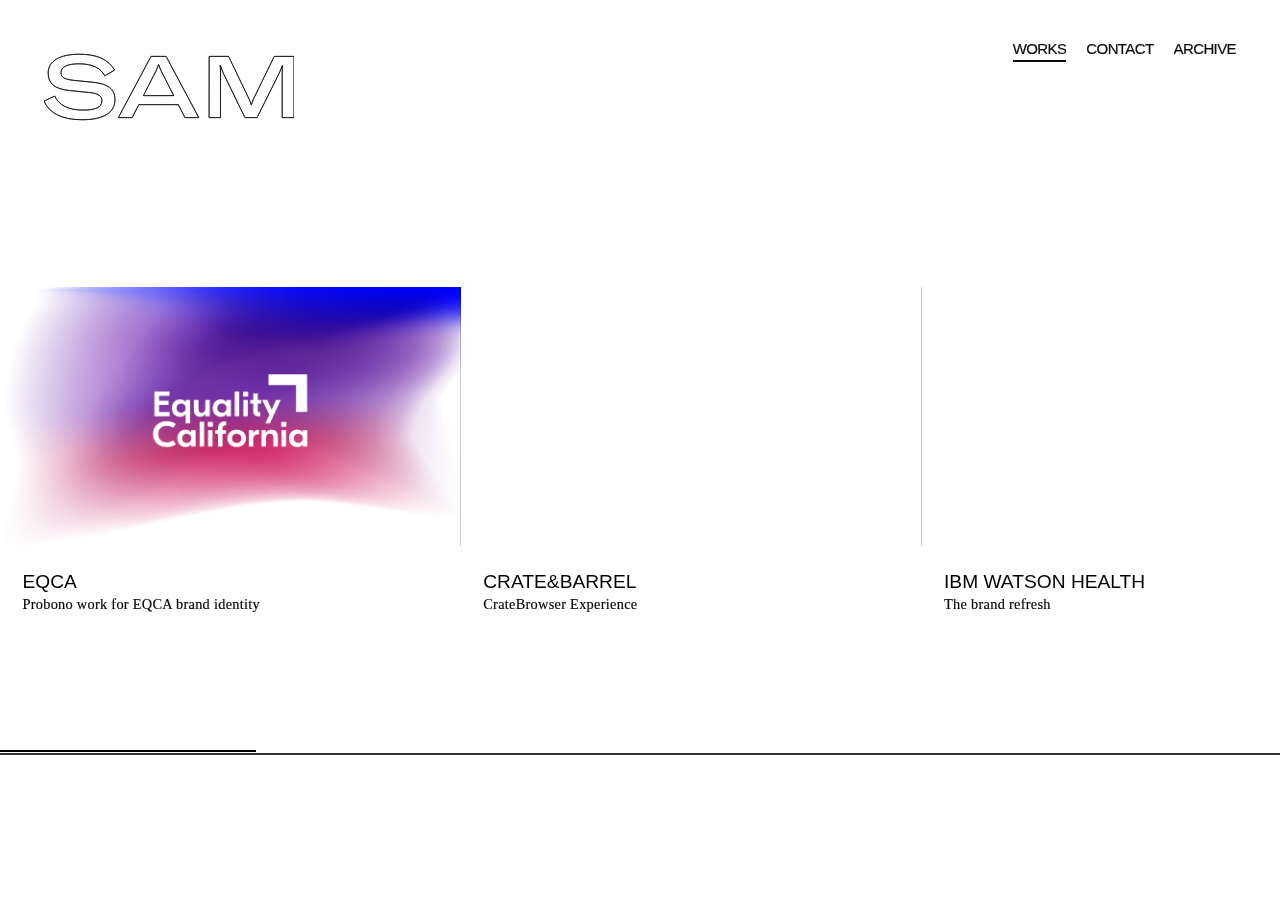
==== commit 162bb06e: "test" ====
--- a/index.html
+++ b/index.html
@@ -4,23 +4,11 @@
 <head>
     <meta charset="UTF-8" />
     <title>Sam Song</title>
-    <meta name="description" content="antoni is the European lead agency for the car division of Mercedes-Benz. In Berlin-Mitte specialists from all communication disciplines are working on integrated campaigns for the Stuttgart-based car manufacturer.">
+    <meta name="description" content="Sam Song is a Product+Visual Designer with Brands in Mind.">
     <meta http-equiv="Content-Type" content="text/html; charset=UTF-8" />
     <meta http-equiv="X-UA-Compatible" content="IE=edge,chrome=1">
     <link rel="icon" href="favicon.ico">
     <meta name="viewport" content="width=device-width, initial-scale=1.0" />
-    <link rel="canonical" href="https://antoni.de/cases/" />
-    <meta property="og:locale" content="en_US" />
-    <meta property="og:type" content="article" />
-    <meta property="og:title" content="cases - Antoni" />
-    <meta property="og:url" content="https://antoni.de/cases/" />
-    <meta property="og:site_name" content="Antoni" />
-    <meta property="article:publisher" content="https://www.facebook.com/antonigmbh/" />
-    <meta property="og:image" content="https://antoni.de/wp-content/uploads/2018/01/image_share-1.png" />
-    <meta property="og:image:secure_url" content="https://antoni.de/wp-content/uploads/2018/01/image_share-1.png" />
-    <meta name="twitter:card" content="summary" />
-    <meta name="twitter:title" content="cases - Antoni" />
-    <meta name="twitter:image" content="https://antoni.de/wp-content/uploads/2018/01/image_share-1.png" />
     <script type='application/ld+json'>
         {
             "@context": "http:\/\/schema.org",
@@ -36,11 +24,7 @@
         }
     </script>
     <link rel='dns-prefetch' href='//s.w.org' />
-    <link rel="alternate" type="application/rss+xml" title="Sam Song &raquo; Feed" href="https://antoni.de/feed/" />
     <link rel='stylesheet' id='stylesheet-css' href='themes/css/style.desktop.css' type='text/css' media='all' />
-    <link rel='https://api.w.org/' href='https://antoni.de/wp-json/' />
-    <link rel='shortlink' href='https://antoni.de/?p=7' />
-    <link rel="alternate" type="application/json+oembed" href="https://antoni.de/wp-json/oembed/1.0/embed?url=https%3A%2F%2Fantoni.de%2Fcases%2F" />
 </head>
 
 <body>
@@ -49,35 +33,26 @@
             <a class="nav__logo desktop" href="https://samuelsong.design">
                 <svg class="logo-small logo-small-dims">
                     <use xlink:href="#logo-small"></use>
-                    <svg viewBox="0 0 250 100" id="logo-small" xmlns="http://www.w3.org/2000/svg" width="100%" height="100%">
-                      <path class="st0" d="M2,65.7l11-1c0.5,4.4,1.7,8,3.6,10.8c1.9,2.8,4.8,5.1,8.8,6.8S33.9,85,38.9,85c4.4,0,8.3-0.7,11.7-2
-		c3.4-1.3,5.9-3.1,7.6-5.4c1.7-2.3,2.5-4.8,2.5-7.5c0-2.8-0.8-5.2-2.4-7.2s-4.2-3.8-7.9-5.2c-2.4-0.9-7.6-2.3-15.6-4.3
-		s-13.7-3.8-16.9-5.5c-4.2-2.2-7.3-4.9-9.4-8.2c-2.1-3.3-3.1-6.9-3.1-10.9c0-4.4,1.3-8.6,3.8-12.4s6.2-6.8,11-8.8s10.2-3,16.1-3
-		c6.5,0,12.2,1,17.2,3.1S62.3,13,64.9,17c2.7,4.1,4.1,8.7,4.3,13.8l-11.1,0.8c-0.6-5.5-2.6-9.7-6.1-12.6c-3.5-2.8-8.5-4.2-15.3-4.2
-		c-7,0-12.1,1.3-15.4,3.9s-4.8,5.7-4.8,9.3c0,3.2,1.1,5.7,3.4,7.8c2.2,2,8.1,4.1,17.5,6.3s15.9,4,19.4,5.6C62,50,65.8,53,68.2,56.6
-		c2.4,3.6,3.7,7.8,3.7,12.5c0,4.7-1.3,9.1-4,13.2c-2.7,4.1-6.5,7.3-11.5,9.6c-5,2.3-10.6,3.4-16.9,3.4c-7.9,0-14.6-1.2-20-3.5
-		c-5.4-2.3-9.6-5.8-12.6-10.4S2.2,71.5,2,65.7z"/>
-	<path class="st0" d="M75.6,93.9l33.7-87.7h12.5l35.9,87.7h-13.2l-10.2-26.6H97.6L88,93.9H75.6z M101,57.8h29.7l-9.2-24.3
-		c-2.8-7.4-4.9-13.4-6.2-18.2c-1.1,5.6-2.7,11.2-4.7,16.8L101,57.8z"/>
-	<path class="st0" d="M164.2,93.9V6.1h17.5l20.8,62.1c1.9,5.8,3.3,10.1,4.2,13c1-3.2,2.6-7.9,4.7-14.1l21-61.1H248v87.7h-11.2V20.4
-		l-25.5,73.4h-10.5l-25.4-74.7v74.7H164.2z"/>
-                    </svg>
-                </svg>Sam Song</a>
-            <div class="nav__list">
+                    <svg viewBox="0 0 240.64 63.06" id="logo-small" xmlns="http://www.w3.org/2000/svg" width="100%" height="100%">
+                      <path d="M19.6,64.08l10.29-4.9c4.07,8.71,13,13.53,27,13.53,12.62,0,18.42-2.74,18.42-8.88,0-5-3.48-7.22-12.61-8.13L44.08,53.87C30.14,52.46,23.59,47.23,23.59,37c0-11.44,10.87-18.08,30.28-18.08,16.85,0,27.8,5.06,33.69,15.26L78,39.68c-3.9-7.47-11.78-11.53-24.64-11.53C42.09,28.15,36,31,36,36.36c0,4.9,3.07,6.72,12.45,7.72l17.34,1.74C81.34,47.4,87.9,52.21,87.9,62.67,87.9,75.2,76.86,82,56.36,82,37.28,82,24.75,75.86,19.6,64.08Z" transform="translate(-19.6 -18.94)"/>
+	<path d="M148.93,67.48H110.84l-6.31,12.45H91.17L122.62,21h14.52l31.45,58.92H155.23Zm-4.48-8.71-7.64-15.11C133.24,37,131.5,33.62,130,29h-.25c-1.5,4.64-3.24,8-6.81,14.68l-7.63,15.11Z" transform="translate(-19.6 -18.94)"/>
+  <path d="M178.59,21h18.68L217.1,62.25a30.21,30.21,0,0,1,1.91,5.4h.25a38.9,38.9,0,0,1,1.91-5.48L241.25,21h19V79.93H248.88V37.44a53.79,53.79,0,0,1,.5-7.63H249c-.41,1.16-1.66,4.48-2.82,7L224.73,79.93H213L192,36.77a72.88,72.88,0,0,1-2.49-7h-.41a48.43,48.43,0,0,1,.41,7.63V79.93h-11Z" transform="translate(-19.6 -18.94)"/></svg>
+              <div class="nav__list">
                 <ul>
                     <li class="nav__item">
-                        <a href="https://antoni.de/cases/" class="link nav__cases nav__case menu-item menu-item-type-post_type menu-item-object-page current-menu-item page_item page-item-7 current_page_item menu-item-36">works</a>
+                        <a href="https://samuelsong.design/works" class="link nav__cases nav__case menu-item menu-item-type-post_type menu-item-object-page current-menu-item page_item page-item-7 current_page_item menu-item-36">WORKS</a>
                     </li>
                     <li class="nav__item">
-                        <a href="https://antoni.de/contact/" class="link nav__contact menu-item menu-item-type-post_type menu-item-object-page menu-item-39">contact</a>
+                        <a href="https://samuelsong.design/contact" class="link nav__contact menu-item menu-item-type-post_type menu-item-object-page menu-item-39">CONTACT</a>
                     </li>
                     <li class="nav__item">
-                        <a href="https://antoni.de/culture/" class="link nav__cools menu-item menu-item-type-post_type menu-item-object-page menu-item-158">Archive</a>
+                        <a href="https://samuelsong.design/archive" class="link nav__cools menu-item menu-item-type-post_type menu-item-object-page menu-item-158">ARCHIVE</a>
                     </li>
                 </ul>
                 <span class="tablet">
                     <svg class="close close-dims">
                         <use xlink:href="#close"></use>
+                        <svg viewBox="0 0 43 43" id="close" xmlns="http://www.w3.org/2000/svg" width="100%" height="100%"><path fill-rule="evenodd" d="M42.997 5.724L26.546 21.511l16.355 15.765-4.126 5.728L21.5 26.353 4.148 43.004.003 37.276l16.451-15.787L.099 5.724 4.225-.004 21.5 16.647 38.852-.004l4.145 5.728z"></path></svg>
                     </svg>
                 </span>
                 <footer class="footer tablet">
@@ -88,13 +63,13 @@
                         <span class="right"> Join us on
                             <a href="https://www.facebook.com/antonigmbh/" target="_blank">Facebook</a> and
                             <a href="https://vimeo.com/user66718881" target="_blank">Vimeo</a>. </span>
-                    </div>
+                </div>
                 </footer>
             </div>
             <span class="tablet">
                 <svg class="burger burger-dims">
                     <use xlink:href="#burger"></use>
-                </svg>
+                    <svg viewBox="0 0 43 38" id="burger" xmlns="http://www.w3.org/2000/svg" width="100%" height="100%"><path class="dcls-1" d="M0 31h43v7H0zM0 15h43v7H0zM0 0h43v7H0z"></path></svg>
             </span>
         </nav>
     </header>
@@ -109,7 +84,7 @@
                                 <source src="themes/uploads/eqca.webm" type="video/webm">
                                 <source src="" type="video/mp4"> </video>
                             <div class="content">
-                                <a href=""/eqca/index.html"">
+                                <a href=""eqca/index.html"">
                                     <h2 class="h2">EQCA</h2>
                                 </a>
                                 <h3 class="p">Probono work for EQCA brand identity</h3>
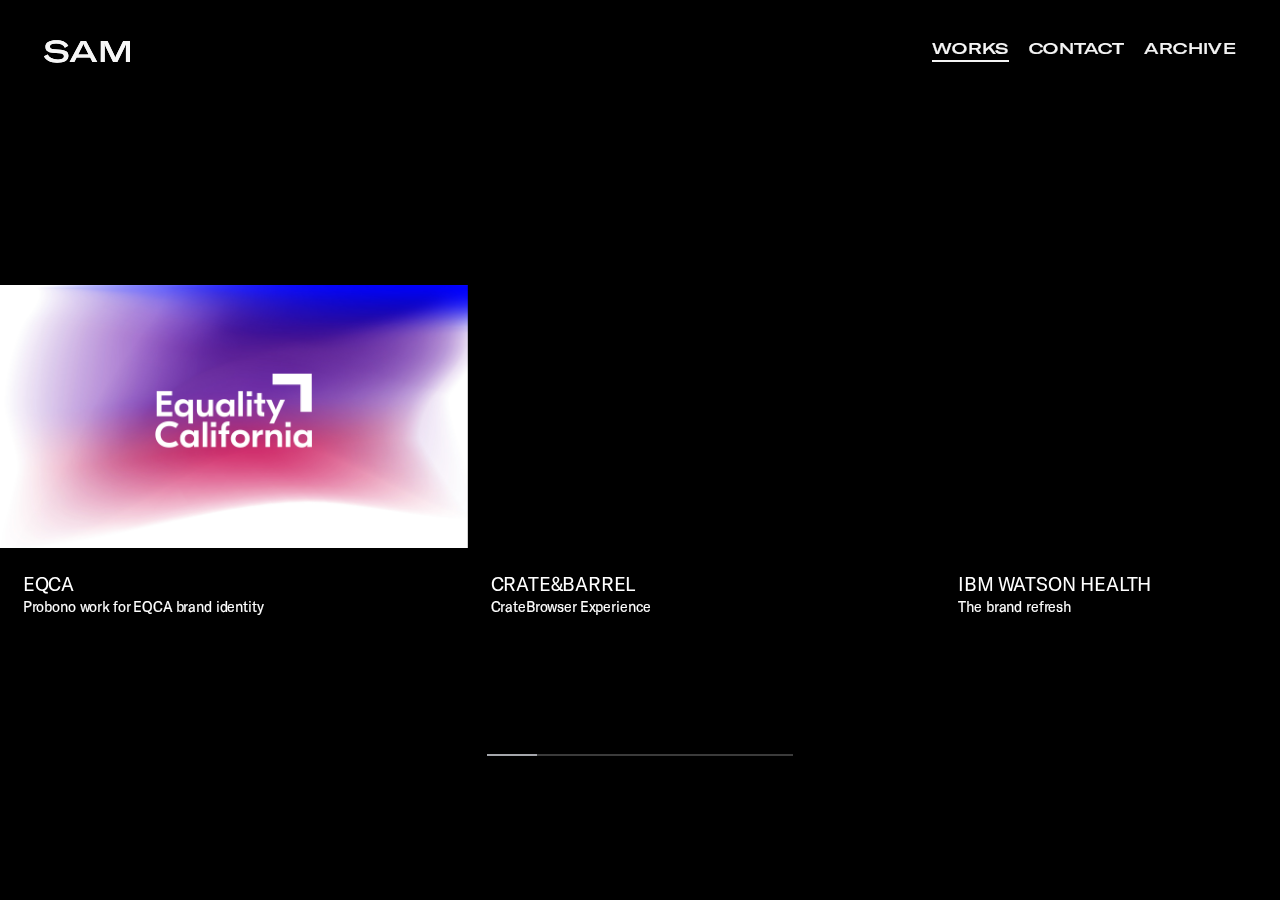
==== commit 670d5469: "test" ====
--- a/index.html
+++ b/index.html
@@ -26,6 +26,18 @@
     <link rel='dns-prefetch' href='//s.w.org' />
     <link rel='stylesheet' id='stylesheet-css' href='themes/css/style.desktop.css' type='text/css' media='all' />
 </head>
+<style>
+
+@font-face {
+    font-family: "GT America";
+    src: url(GT-America-Regular.otf);
+}
+
+@font-face {
+    font-family: "GTAmerica-ExpandedMedium";
+    src: url(GT-America-Expanded-Medium.otf);
+}
+</style>
 
 <body>
     <header class="header">
--- a/themes/css/style.desktop.css
+++ b/themes/css/style.desktop.css
@@ -85,6 +85,7 @@
     font-size: 100%;
     font: inherit;
     vertical-align: baseline;
+    font-family: "GT America";
 }
 
 article,
@@ -102,7 +103,8 @@
 }
 
 body {
-    line-height: 1
+    line-height: 1;
+
 }
 
 ol,
@@ -192,22 +194,8 @@
 }
 
 .logo-small-dims {
-    width: 250px;
-    height: 100px;
-}
-
-@font-face {
-    font-family: 'antoni-web';
-    src: url("../fonts/antoni-roman-web.woff2") format("woff2"), url("../fonts/antoni-roman-web.woff") format("woff");
-    font-weight: normal;
-    font-style: normal
-}
-
-@font-face {
-    font-family: 'antoni-web';
-    src: url("../fonts/antoni-bold-web.woff2") format("woff2"), url("../fonts/antoni-bold-web.woff") format("woff");
-    font-weight: bold;
-    font-style: normal
+    width: 86px;
+    height: 23px;
 }
 
 .smoothing {
@@ -273,18 +261,18 @@
 }
 
 body {
-    font-family: "antoni-web", "Helvetica Neue", Helvetica, Arial, sans-serif;
-    color: #000;
+    font-family: "GT-America-Regular", Helvetica, Arial, sans-serif;
+    color: #fff;
     font-size: 1.4rem;
     -moz-osx-font-smoothing: grayscale;
     -webkit-font-smoothing: antialiased;
     -moz-font-smoothing: antialiased;
     -ms-font-smoothing: antialiased;
     font-smoothing: antialiased;
-    background: white;
+    background: #000;
     height: 100vh;
     width: 100%;
-    overflow: hidden
+    overflow: hidden;
 }
 
 .loading * {
@@ -297,8 +285,8 @@
 }
 
 ::selection {
-    background: #222;
-    color: #fff
+    background: #fff;
+    color: #fff;
 }
 
 ::-moz-selection {
@@ -460,7 +448,7 @@
     color: #fff;
     font-weight: bold;
     text-align: center;
-    font-family: "antoni-web", "Helvetica Neue", Helvetica, Arial, sans-serif;
+    font-family: "GT America Expanded Regular", Helvetica, Arial, sans-serif;
     font-size: 180px;
     font-size: 14.0625vw;
     letter-spacing: -0.02em;
@@ -547,7 +535,8 @@
     -moz-user-select: none;
     -ms-user-select: none;
     user-select: none;
-    cursor: pointer
+    cursor: pointer;
+    font-family: "GTAmerica-ExpandedRegular";
 }
 
 .link::after {
@@ -1334,7 +1323,7 @@
     z-index: 100;
     top: 40px;
     left: 0;
-    margin: -3px 0 0 44px;
+    margin: 0px 0 0 44px;
     font-size: 0;
     opacity: 0;
     visibility: hidden;
@@ -1347,6 +1336,7 @@
 }
 
 .nav__list {
+    font-family: "GTAmerica-ExpandedRegular";
     position: fixed;
     z-index: 100;
     top: 35px;
@@ -1356,57 +1346,55 @@
 }
 
 .nav__item {
+    font-family: "GTAmerica-ExpandedRegular" !important;
     float: left;
     margin-left: 20px;
     opacity: 0;
-    visibility: hidden
+    visibility: hidden;
 }
 
 .nav__item .link {
-    -webkit-transition: color 0.3s cubic-bezier(0.26, 1.04, 0.54, 1);
+    font-family: "GTAmerica-ExpandedMedium" !important;
     -o-transition: color 0.3s cubic-bezier(0.26, 1.04, 0.54, 1);
-    transition: color 0.3s cubic-bezier(0.26, 1.04, 0.54, 1)
+    transition: color 0.3s cubic-bezier(0.26, 1.04, 0.54, 1);
 }
 
 .nav--white>.nav__logo>.logo-small {
-    stroke: #030303;
-    stroke-width: .7;
-    fill: none;
+    fill: #fff
 }
 
 .nav--white .nav__item .link {
-    color: #030303;
-    text-transform: uppercase;
-    letter-spacing: -.04em;
+    color: #fff;
+    font-family: "GTAmerica-ExpandedMedium" !important;
 }
 
 .nav--white .nav__item .link::after {
-    background: #030303
+    background: #fff;
 }
 
 .nav--white .burger {
-    fill: #030303
+    fill: #fff;
 }
 
 .nav--black>.nav__logo>.logo-small {
-    fill: #fff
+    fill: #000;
+
 }
 
 .nav--black .nav__item .link {
-    color: #fff;
-    text-transform: uppercase;
-    letter-spacing: -.04em;
+    color: #000;
 }
 
 .nav--black .nav__item .link::after {
-    background: #fff
+    background: #000;
 }
 
 .nav--black .burger {
-    fill: #fff
+    fill: #000;
 }
 
 @media screen and (max-width: 1024px) {
+
     .nav__logo {
         top: 44px;
         margin-left: 44px;
@@ -1452,6 +1440,7 @@
         -ms-flex-align: left;
         align-items: left
     }
+
     .nav__list .footer {
         position: absolute;
         bottom: 44px;
@@ -1470,6 +1459,7 @@
         transition: transform 1.2s cubic-bezier(0.16, 1.08, 0.38, 0.98);
         transition: transform 1.2s cubic-bezier(0.16, 1.08, 0.38, 0.98), -webkit-transform 1.2s cubic-bezier(0.16, 1.08, 0.38, 0.98)
     }
+
     .nav__item {
         margin-top: 5px;
         margin-bottom: 5px;
@@ -1479,16 +1469,18 @@
         visibility: inherit !important;
         -webkit-transform: none !important;
         -ms-transform: none !important;
-        transform: none !important
+        transform: none !important;
     }
     .nav__item a {
+        font-family: "GTAmerica-ExpandedMedium" !important;
         display: block;
         color: #000 !important;
         font-size: 33px;
-        font-weight: bold;
+        font-weight: 500;
         letter-spacing: 0;
-        line-height: 1.4
-    }
+        line-height: 1.4;
+    }
+
     .burger,
     .close {
         z-index: 100;
@@ -1524,6 +1516,7 @@
         height: 20px
     }
     .nav__list.active {
+        font-family: "GTAmerica-ExpandedRegular" !important;
         -webkit-transform: translate3d(-100%, 0, 0);
         transform: translate3d(-100%, 0, 0);
         -webkit-transition: -webkit-transform 1s cubic-bezier(0.16, 1.08, 0.38, 0.98);
@@ -1533,9 +1526,11 @@
         transition: transform 1s cubic-bezier(0.16, 1.08, 0.38, 0.98), -webkit-transform 1s cubic-bezier(0.16, 1.08, 0.38, 0.98)
     }
     .nav__item {
-        margin-left: 22px
+        margin-left: 22px;
+        font-family: "GTAmerica-ExpandedRegular" !important;
     }
     .nav__item.desktop {
+        font-family: "GTAmerica-ExpandedRegular" !important;
         opacity: 0 !important;
         visibility: hidden !important
     }
@@ -1552,8 +1547,9 @@
 
 @media screen and (max-height: 415px) {
     .nav__item {
+        font-family: "GTAmerica-ExpandedRegular" !important;
         margin-top: 0;
-        margin-bottom: 0
+        margin-bottom: 0;
     }
     .nav .container,
     .nav .case .section--video .content-wrapper,
@@ -1895,7 +1891,7 @@
 }
 
 .cases .slideshow__item {
-    width: 36%;
+    width: 36.54843%;
     overflow: hidden;
     visibility: hidden
 }
@@ -1934,15 +1930,15 @@
 }
 
 .cases .slideshow__item a {
-    color: #030303
+    color: #fff
 }
 
 .cases .slideshow__item .h2 {
-  font-family: "Arial";
+    font-family: "GT America";
     font-size: 1.5vw;
-    font-weight: normal;
-    display: inline-block
-    letter-spacing: -.02em;
+    font-weight: 500;
+    display: inline-block;
+    letter-spacing: -.01em;
     text-transform: uppercase;
 }
 
@@ -1951,13 +1947,12 @@
 }
 
 .cases .slideshow__item .p {
-    color: #030303;
+    color: #fff;
+    font-family: "GT America";
     font-size: 1.12vw;
     margin-top: 0.5vw;
-    font-family: "gascogne-serial-extralight-regular";
-    text-transform: none;
-    font-weight: 100;
-    letter-spacing: 0.02em;
+    font-weight: lighter;
+    letter-spacing: -.01em;
 }
 
 .cases .slideshow__item .media {
@@ -2003,16 +1998,14 @@
 }
 
 .cases__nav {
-    margin-left: 0%;
-    width: 100%;
+    margin-left: 38.07094%;
+    width: 23.85812%;
     position: absolute;
     z-index: 0;
     overflow: hidden;
     height: 18px;
-    opacity: 1;
     bottom: 13.5%;
-    left: 0;
-    color: #000;
+    left: 0
 }
 
 .cases__nav::after {
@@ -2024,7 +2017,7 @@
     height: 2px;
     top: 9px;
     left: 0;
-    background: #000;
+    background: #4a4a4a;
     -webkit-transform: translate3d(calc(-100% - 1px), 0, 0);
     transform: translate3d(calc(-100% - 1px), 0, 0);
     -webkit-transform-origin: left;
@@ -2042,16 +2035,18 @@
     display: block;
     position: absolute;
     z-index: 1;
-    top: 6px;
+    top: 9px;
     left: 0;
+    width: 50px;
     height: 2px;
-    cursor: pointer;
+    cursor: pointer
 }
 
 .cases__nav__thumb::before {
     content: "";
     display: block;
     position: absolute;
+    width: 100%;
     height: 20px;
     left: 0;
     top: -8px
@@ -2060,8 +2055,8 @@
 .cases__nav__thumb::after {
     content: "";
     display: block;
-    background: #000;
-    width: 36%;
+    background: #a5a7ac;
+    width: 100%;
     height: 100%;
     -webkit-transition: background 0.5s cubic-bezier(0.26, 1.04, 0.54, 1), -webkit-transform 1s cubic-bezier(0.16, 1.08, 0.38, 0.98) 0.6s;
     transition: background 0.5s cubic-bezier(0.26, 1.04, 0.54, 1), -webkit-transform 1s cubic-bezier(0.16, 1.08, 0.38, 0.98) 0.6s;
@@ -2072,23 +2067,23 @@
     transform: scaleX(0.00001) translateZ(0);
     -webkit-transform-origin: left;
     -ms-transform-origin: left;
-    transform-origin: left;
+    transform-origin: left
 }
 
 .cases__nav__thumb:hover::after {
-    background: #4a4a4a
+    background: #f8f9fa
 }
 
 .cases__nav.shown::after {
     -webkit-transform: none;
     -ms-transform: none;
-    transform: none;
+    transform: none
 }
 
 .cases__nav.shown .cases__nav__thumb::after {
     -webkit-transform: none;
     -ms-transform: none;
-    transform: none;
+    transform: none
 }
 
 @media screen and (max-width: 960px) {
@@ -2905,12 +2900,12 @@
 
 .career .content p {
     color: #171717;
-    font-weight: normal;
+    font-weight: bold;
     font-size: 40px;
     font-size: 3.125vw;
     line-height: 50px;
     line-height: 3.90625vw;
-    font-family: "Arial", sans-serif;
+    font-family: "GT-America-Regular", Helvetica, Arial, sans-serif;
     letter-spacing: -0.02em;
     width: 64.97408%;
     margin-left: 12.69031%;
@@ -2987,7 +2982,7 @@
     font-size: 1.09375vw;
     -o-text-overflow: ellipsis;
     text-overflow: ellipsis;
-    font-family: "antoni-web", "Helvetica Neue", Helvetica, Arial, sans-serif;
+    font-family: "GT-America-Regular", Helvetica, Arial, sans-serif;
     color: rgba(74, 74, 74, 0.55);
     position: relative
 }
@@ -3086,7 +3081,7 @@
     text-align: center;
     font-size: 180px;
     font-size: 14.0625vw;
-    font-family: "antoni-web", "Helvetica Neue", Helvetica, Arial, sans-serif;
+    font-family: "GT-America-Regular", Helvetica, Arial, sans-serif;
     line-height: 180px;
     line-height: 14.0625vw;
     letter-spacing: -2.5px;
@@ -3132,7 +3127,7 @@
 
 .career .apply p {
     color: #7b7b7b;
-    font-family: "antoni-web", "Helvetica Neue", Helvetica, Arial, sans-serif;
+    font-family: "GT-America-Regular", Helvetica, Arial, sans-serif;
     font-size: 14px;
     font-size: 1.09375vw;
     line-height: 28px;
@@ -3490,7 +3485,7 @@
     font-size: 25px;
     font-size: 1.95312vw;
     line-height: 1.4;
-    font-family: "antoni-web", "Helvetica Neue", Helvetica, Arial, sans-serif;
+    font-family: "GT-America-Regular", Helvetica, Arial, sans-serif;
     letter-spacing: -0.02em
 }
 
@@ -3606,10 +3601,10 @@
 .contact .location .city {
     color: #c5c5c5;
     cursor: pointer;
-    font-weight: bold;
+    font-weight: none;
     font-size: 180px;
     font-size: 14.0625vw;
-    font-family: "antoni-web", "Helvetica Neue", Helvetica, Arial, sans-serif;
+    font-family: "GT-America-Regular", Helvetica, Arial, sans-serif;
     line-height: 180px;
     line-height: 14.0625vw;
     letter-spacing: -.25px;
@@ -4285,7 +4280,7 @@
     font-size: 1.95312vw;
     line-height: 35px;
     line-height: 2.73438vw;
-    font-family: "antoni-web", "Helvetica Neue", Helvetica, Arial, sans-serif;
+    font-family: "GT-America-Regular", Helvetica, Arial, sans-serif;
     letter-spacing: -1px;
     letter-spacing: -.07812vw;
     padding-top: 110px;
@@ -4324,7 +4319,7 @@
     font-size: 1.95312vw;
     line-height: 75px;
     line-height: 5.85938vw;
-    font-family: "antoni-web", "Helvetica Neue", Helvetica, Arial, sans-serif;
+    font-family: "GT-America-Regular", Helvetica, Arial, sans-serif;
     text-transform: uppercase;
     letter-spacing: -.5px;
     letter-spacing: -.03906vw;
@@ -4477,3 +4472,13 @@
 .case .section--slideshow-photos .not-found .content-wrapper .p {
     margin-top: 5px
 }
+
+@font-face {
+    font-family: "GT America";
+    src: url(GT-America-Regular.otf);
+}
+
+@font-face {
+    font-family: "GTAmerica-ExpandedMedium";
+    src: url(GT-America-Expanded-Medium.otf);
+}
